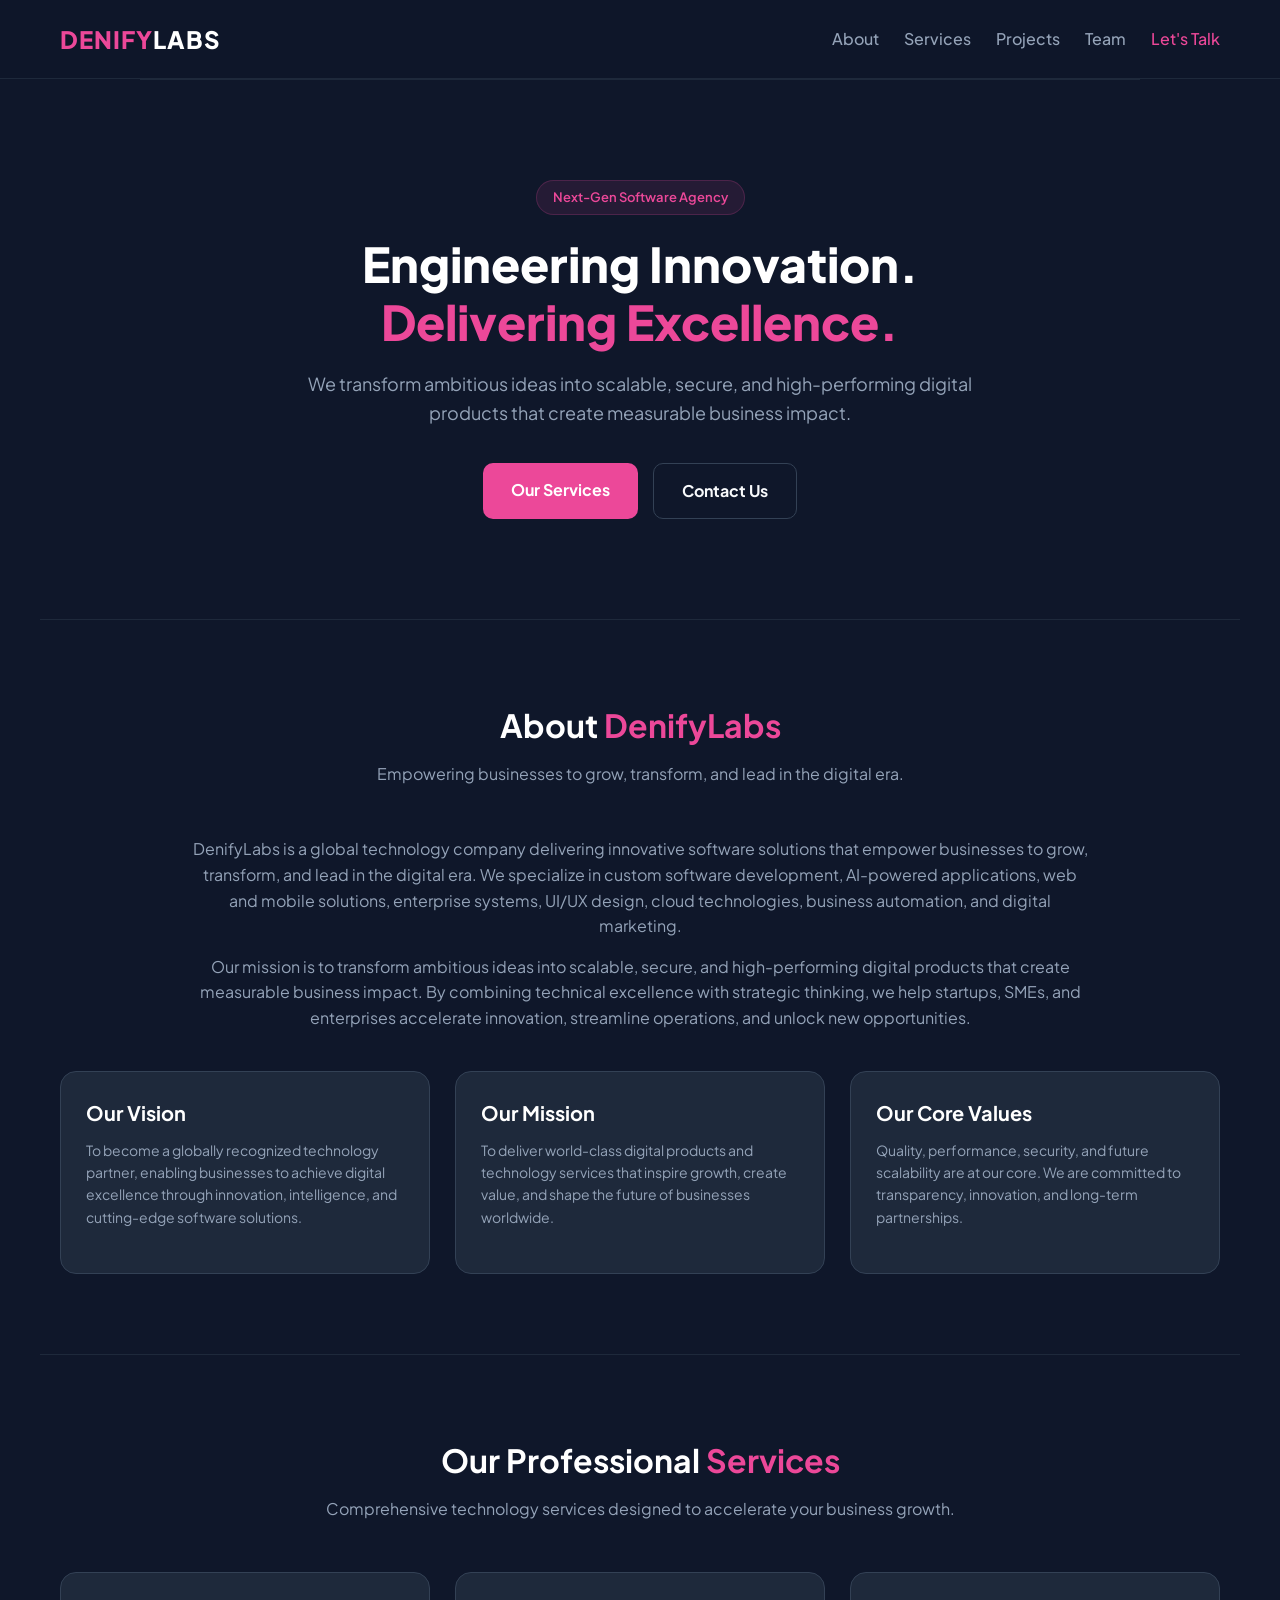
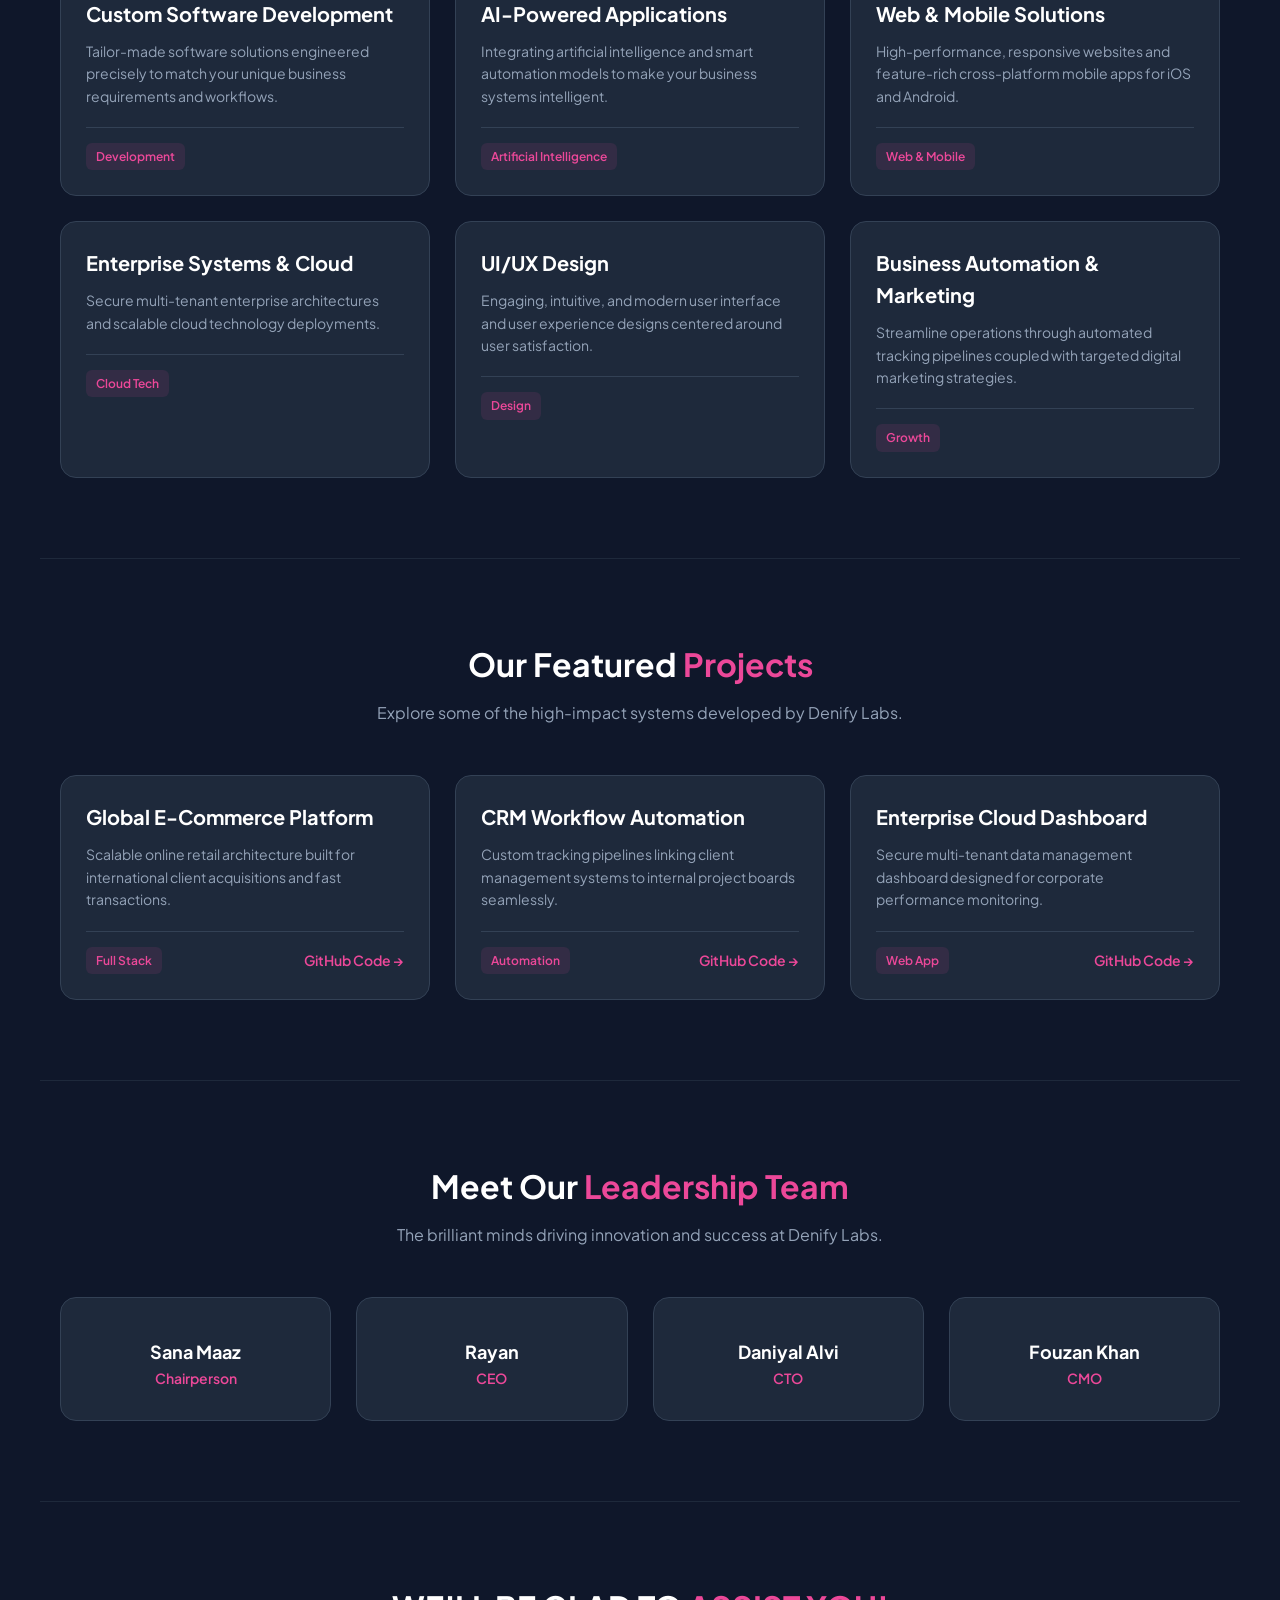
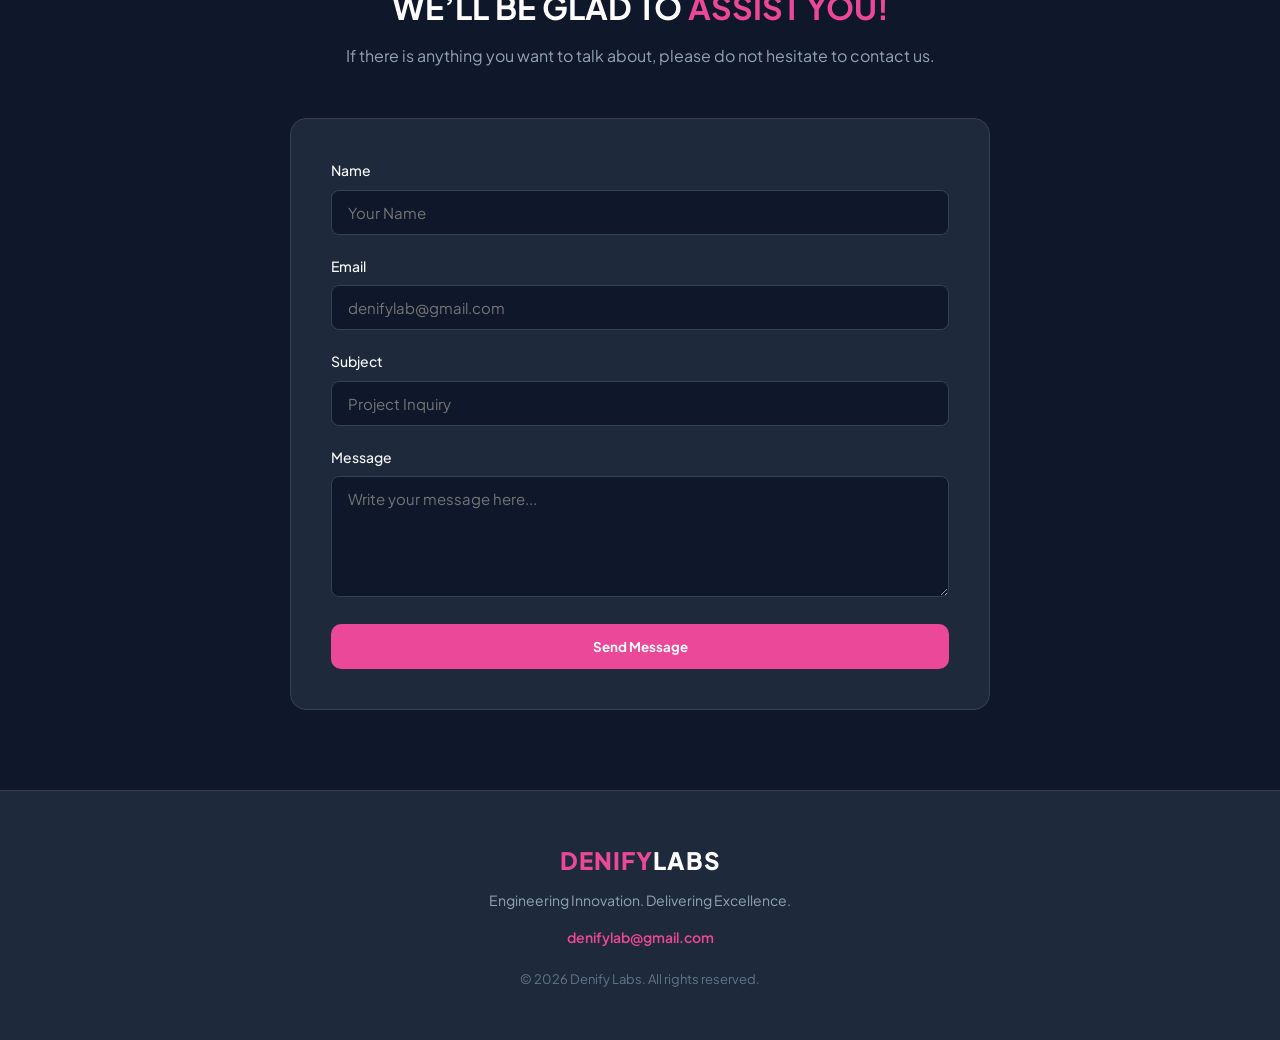
==== index.html @ 8c6fd8c8 "Update index.html" ====
<!DOCTYPE html>
<html lang="en">
<head>
    <meta charset="UTF-8">
    <meta name="viewport" content="width=device-width, initial-scale=1.0">
    <title>Denify Labs | Engineering Innovation. Delivering Excellence.</title>
    <link rel="stylesheet" href="style.css">
</head>
<body>

    <!-- Header / Navbar -->
    <header>
        <div class="nav-container">
            <div class="logo">DENIFY<span>LABS</span></div>
            <div class="menu-toggle" id="mobile-menu">&#9776;</div>
            <nav class="nav-links" id="nav-links">
                <a href="#about">About</a>
                <a href="#services">Services</a>
                <a href="#projects">Projects</a>
                <a href="#team">Team</a>
                <a href="#contact" class="cta-btn">Let's Talk</a>
            </nav>
        </div>
    </header>

    <!-- Hero Section -->
    <section class="hero">
        <div class="badge">Next-Gen Software Agency</div>
        <h1>Engineering Innovation. <br><span>Delivering Excellence.</span></h1>
        <p>We transform ambitious ideas into scalable, secure, and high-performing digital products that create measurable business impact.</p>
        <div class="hero-buttons">
            <a href="#services" class="btn-primary">Our Services</a>
            <a href="#contact" class="btn-secondary">Contact Us</a>
        </div>
    </section>

    <!-- About Section -->
    <section id="about">
        <h2 class="section-title">About <span>DenifyLabs</span></h2>
        <p class="section-desc">Empowering businesses to grow, transform, and lead in the digital era.</p>
        <div class="about-content">
            <p>DenifyLabs is a global technology company delivering innovative software solutions that empower businesses to grow, transform, and lead in the digital era. We specialize in custom software development, AI-powered applications, web and mobile solutions, enterprise systems, UI/UX design, cloud technologies, business automation, and digital marketing.</p>
            <p style="margin-top: 15px;">Our mission is to transform ambitious ideas into scalable, secure, and high-performing digital products that create measurable business impact. By combining technical excellence with strategic thinking, we help startups, SMEs, and enterprises accelerate innovation, streamline operations, and unlock new opportunities.</p>
        </div>

        <div class="grid-3" style="margin-top: 40px;">
            <div class="card">
                <h3>Our Vision</h3>
                <p>To become a globally recognized technology partner, enabling businesses to achieve digital excellence through innovation, intelligence, and cutting-edge software solutions.</p>
            </div>
            <div class="card">
                <h3>Our Mission</h3>
                <p>To deliver world-class digital products and technology services that inspire growth, create value, and shape the future of businesses worldwide.</p>
            </div>
            <div class="card">
                <h3>Our Core Values</h3>
                <p>Quality, performance, security, and future scalability are at our core. We are committed to transparency, innovation, and long-term partnerships.</p>
            </div>
        </div>
    </section>

    <!-- Services Section (Added Software House Services) -->
    <section id="services">
        <h2 class="section-title">Our Professional <span>Services</span></h2>
        <p class="section-desc">Comprehensive technology services designed to accelerate your business growth.</p>
        
        <div class="grid-3">
            <div class="card">
                <h3>Custom Software Development</h3>
                <p>Tailor-made software solutions engineered precisely to match your unique business requirements and workflows.</p>
                <div class="card-footer"><span class="tag">Development</span></div>
            </div>
            <div class="card">
                <h3>AI-Powered Applications</h3>
                <p>Integrating artificial intelligence and smart automation models to make your business systems intelligent.</p>
                <div class="card-footer"><span class="tag">Artificial Intelligence</span></div>
            </div>
            <div class="card">
                <h3>Web & Mobile Solutions</h3>
                <p>High-performance, responsive websites and feature-rich cross-platform mobile apps for iOS and Android.</p>
                <div class="card-footer"><span class="tag">Web & Mobile</span></div>
            </div>
            <div class="card">
                <h3>Enterprise Systems & Cloud</h3>
                <p>Secure multi-tenant enterprise architectures and scalable cloud technology deployments.</p>
                <div class="card-footer"><span class="tag">Cloud Tech</span></div>
            </div>
            <div class="card">
                <h3>UI/UX Design</h3>
                <p>Engaging, intuitive, and modern user interface and user experience designs centered around user satisfaction.</p>
                <div class="card-footer"><span class="tag">Design</span></div>
            </div>
            <div class="card">
                <h3>Business Automation & Marketing</h3>
                <p>Streamline operations through automated tracking pipelines coupled with targeted digital marketing strategies.</p>
                <div class="card-footer"><span class="tag">Growth</span></div>
            </div>
        </div>
    </section>

    <!-- Projects Section -->
    <section id="projects">
        <h2 class="section-title">Our Featured <span>Projects</span></h2>
        <p class="section-desc">Explore some of the high-impact systems developed by Denify Labs.</p>
        
        <div class="grid-3">
            <div class="card">
                <h3>Global E-Commerce Platform</h3>
                <p>Scalable online retail architecture built for international client acquisitions and fast transactions.</p>
                <div class="card-footer">
                    <span class="tag">Full Stack</span>
                    <a href="https://github.com/Sanamaaz110" target="_blank">GitHub Code &rarr;</a>
                </div>
            </div>

            <div class="card">
                <h3>CRM Workflow Automation</h3>
                <p>Custom tracking pipelines linking client management systems to internal project boards seamlessly.</p>
                <div class="card-footer">
                    <span class="tag">Automation</span>
                    <a href="https://github.com/Sanamaaz110" target="_blank">GitHub Code &rarr;</a>
                </div>
            </div>

            <div class="card">
                <h3>Enterprise Cloud Dashboard</h3>
                <p>Secure multi-tenant data management dashboard designed for corporate performance monitoring.</p>
                <div class="card-footer">
                    <span class="tag">Web App</span>
                    <a href="https://github.com/Sanamaaz110" target="_blank">GitHub Code &rarr;</a>
                </div>
            </div>
        </div>
    </section>

    <!-- Team Section -->
    <section id="team">
        <h2 class="section-title">Meet Our <span>Leadership Team</span></h2>
        <p class="section-desc">The brilliant minds driving innovation and success at Denify Labs.</p>
        
        <div class="grid-4">
            <div class="team-card">
                <h3>Sana Maaz</h3>
                <p>Chairperson</p>
            </div>
            <div class="team-card">
                <h3>Rayan</h3>
                <p>CEO</p>
            </div>
            <div class="team-card">
                <h3>Daniyal Alvi</h3>
                <p>CTO</p>
            </div>
            <div class="team-card">
                <h3>Fouzan Khan</h3>
                <p>CMO</p>
            </div>
        </div>
    </section>

    <!-- Contact Section -->
    <section id="contact">
        <h2 class="section-title">WE’LL BE GLAD TO <span>ASSIST YOU!</span></h2>
        <p class="section-desc">If there is anything you want to talk about, please do not hesitate to contact us.</p>
        
        <div class="contact-container">
            <form action="mailto:denifylab@gmail.com" method="POST" enctype="text/plain">
                <div class="form-group">
                    <label for="name">Name</label>
                    <input type="text" id="name" name="Name" required placeholder="Your Name">
                </div>
                <div class="form-group">
                    <label for="email">Email</label>
                    <input type="email" id="email" name="Email" required placeholder="denifylab@gmail.com">
                </div>
                <div class="form-group">
                    <label for="subject">Subject</label>
                    <input type="text" id="subject" name="Subject" required placeholder="Project Inquiry">
                </div>
                <div class="form-group">
                    <label for="message">Message</label>
                    <textarea id="message" name="Message" rows="5" required placeholder="Write your message here..."></textarea>
                </div>
                <button type="submit" class="btn-primary" style="width: 100%; border: none; cursor: pointer;">Send Message</button>
            </form>
        </div>
    </section>

    <!-- Footer -->
    <footer>
        <div class="logo">DENIFY<span>LABS</span></div>
        <p style="margin-top: 10px;">Engineering Innovation. Delivering Excellence.</p>
        <p style="margin-top: 15px;"><a href="mailto:denifylab@gmail.com" style="color: #ec4899; text-decoration: none; font-weight: 600;">denifylab@gmail.com</a></p>
        <div style="margin-top: 20px; font-size: 13px; color: #64748b;">&copy; 2026 Denify Labs. All rights reserved.</div>
    </footer>

    <!-- JavaScript File Linking -->
    <script src="script.js"></script>
</body>
</html>
---- style.css ----
/* Denify Labs - Dark Navy & Light Pink Theme */
@import url('https://fonts.googleapis.com/css2?family=Plus+Jakarta+Sans:wght@400;500;600;700;800&display=swap');

* {
    margin: 0;
    padding: 0;
    box-sizing: border-box;
    font-family: 'Plus Jakarta Sans', sans-serif;
    scroll-behavior: smooth;
}

body {
    background-color: #0f172a; /* Dark Navy Background */
    color: #f8fafc;
    line-height: 1.6;
}

header {
    background: rgba(15, 23, 42, 0.95);
    backdrop-filter: blur(10px);
    border-bottom: 1px solid #1e293b;
    position: sticky;
    top: 0;
    z-index: 1000;
}

.nav-container {
    max-width: 1200px;
    margin: 0 auto;
    padding: 20px;
    display: flex;
    justify-content: space-between;
    align-items: center;
}

.logo {
    font-size: 24px;
    font-weight: 800;
    color: #ec4899; /* Vibrant Pink */
    letter-spacing: 1px;
}

.logo span {
    color: #ffffff;
}

.nav-links {
    display: flex;
    align-items: center;
}

.nav-links a {
    color: #94a3b8;
    text-decoration: none;
    margin-left: 25px;
    font-weight: 500;
    transition: color 0.3s ease;
}

.nav-links a:hover, .nav-links .cta-btn {
    color: #ec4899;
}

/* Mobile Menu Toggle */
.menu-toggle {
    display: none;
    cursor: pointer;
    font-size: 24px;
    color: #ec4899;
}

.hero {
    max-width: 1000px;
    margin: 0 auto;
    padding: 100px 20px;
    text-align: center;
}

.badge {
    background: rgba(236, 72, 153, 0.1);
    color: #ec4899;
    padding: 6px 16px;
    border-radius: 50px;
    font-size: 13px;
    font-weight: 600;
    border: 1px solid rgba(236, 72, 153, 0.2);
    display: inline-block;
    margin-bottom: 20px;
}

.hero h1 {
    font-size: 48px;
    font-weight: 800;
    margin-bottom: 20px;
    color: #ffffff;
    line-height: 1.2;
}

.hero h1 span {
    color: #ec4899;
}

.hero p {
    font-size: 18px;
    color: #94a3b8;
    max-width: 700px;
    margin: 0 auto 35px auto;
}

.hero-buttons {
    display: flex;
    justify-content: center;
    gap: 15px;
}

.btn-primary {
    background-color: #ec4899;
    color: #ffffff;
    padding: 14px 28px;
    border-radius: 10px;
    font-weight: 700;
    text-decoration: none;
    display: inline-block;
    transition: background 0.3s ease;
}

.btn-primary:hover {
    background-color: #db2777;
}

.btn-secondary {
    background-color: transparent;
    color: #f8fafc;
    border: 1px solid #334155;
    padding: 14px 28px;
    border-radius: 10px;
    font-weight: 700;
    text-decoration: none;
    display: inline-block;
    transition: border-color 0.3s ease;
}

.btn-secondary:hover {
    border-color: #ec4899;
    color: #ec4899;
}

section {
    max-width: 1200px;
    margin: 0 auto;
    padding: 80px 20px;
    border-top: 1px solid #1e293b;
}

.section-title {
    text-align: center;
    font-size: 32px;
    font-weight: 700;
    margin-bottom: 10px;
    color: #ffffff;
}

.section-title span {
    color: #ec4899;
}

.section-desc {
    text-align: center;
    color: #94a3b8;
    margin-bottom: 50px;
}

.about-content {
    color: #94a3b8;
    font-size: 16px;
    margin-bottom: 40px;
    text-align: center;
    max-width: 900px;
    margin-left: auto;
    margin-right: auto;
}

.grid-3, .grid-4 {
    display: grid;
    gap: 25px;
}

.grid-3 {
    grid-template-columns: repeat(auto-fit, minmax(300px, 1fr));
}

.grid-4 {
    grid-template-columns: repeat(auto-fit, minmax(220px, 1fr));
}

.card {
    background-color: #1e293b;
    border: 1px solid #334155;
    border-radius: 16px;
    padding: 25px;
    transition: transform 0.3s ease, border-color 0.3s ease;
}

.card:hover {
    transform: translateY(-5px);
    border-color: #ec4899;
}

.card h3 {
    font-size: 20px;
    font-weight: 700;
    margin-bottom: 10px;
    color: #ffffff;
}

.card p {
    color: #94a3b8;
    font-size: 14px;
    margin-bottom: 20px;
}

.card-footer {
    display: flex;
    justify-content: space-between;
    align-items: center;
    border-top: 1px solid #334155;
    padding-top: 15px;
}

.tag {
    background: rgba(236, 72, 153, 0.1);
    color: #ec4899;
    font-size: 12px;
    padding: 4px 10px;
    border-radius: 6px;
    font-weight: 600;
}

.card-footer a {
    color: #ec4899;
    text-decoration: none;
    font-weight: 600;
    font-size: 14px;
}

.team-card {
    text-align: center;
    background: #1e293b;
    border: 1px solid #334155;
    border-radius: 16px;
    padding: 30px 20px;
}

.team-card h3 {
    color: #ffffff;
    margin-top: 10px;
    font-size: 18px;
}

.team-card p {
    color: #ec4899;
    font-size: 14px;
    font-weight: 600;
    margin-bottom: 0;
}

.contact-container {
    max-width: 700px;
    margin: 0 auto;
    background: #1e293b;
    border: 1px solid #334155;
    padding: 40px;
    border-radius: 16px;
}

.form-group {
    margin-bottom: 20px;
}

.form-group label {
    display: block;
    margin-bottom: 8px;
    color: #f8fafc;
    font-weight: 500;
    font-size: 14px;
}

.form-group input, .form-group textarea {
    width: 100%;
    padding: 12px 16px;
    background: #0f172a;
    border: 1px solid #334155;
    border-radius: 8px;
    color: #ffffff;
    font-size: 15px;
}

.form-group input:focus, .form-group textarea:focus {
    outline: none;
    border-color: #ec4899;
}

footer {
    background-color: #1e293b;
    border-top: 1px solid #334155;
    text-align: center;
    padding: 50px 20px;
    color: #94a3b8;
    font-size: 14px;
}

@media (max-width: 768px) {
    .nav-links {
        display: none;
        flex-direction: column;
        position: absolute;
        top: 100%;
        left: 0;
        width: 100%;
        background: #0f172a;
        padding: 20px;
        border-bottom: 1px solid #1e293b;
    }
    .nav-links.active {
        display: flex;
    }
    .nav-links a {
        margin: 10px 0;
    }
    .menu-toggle {
        display: block;
    }
    .hero h1 {
        font-size: 32px;
    }
}
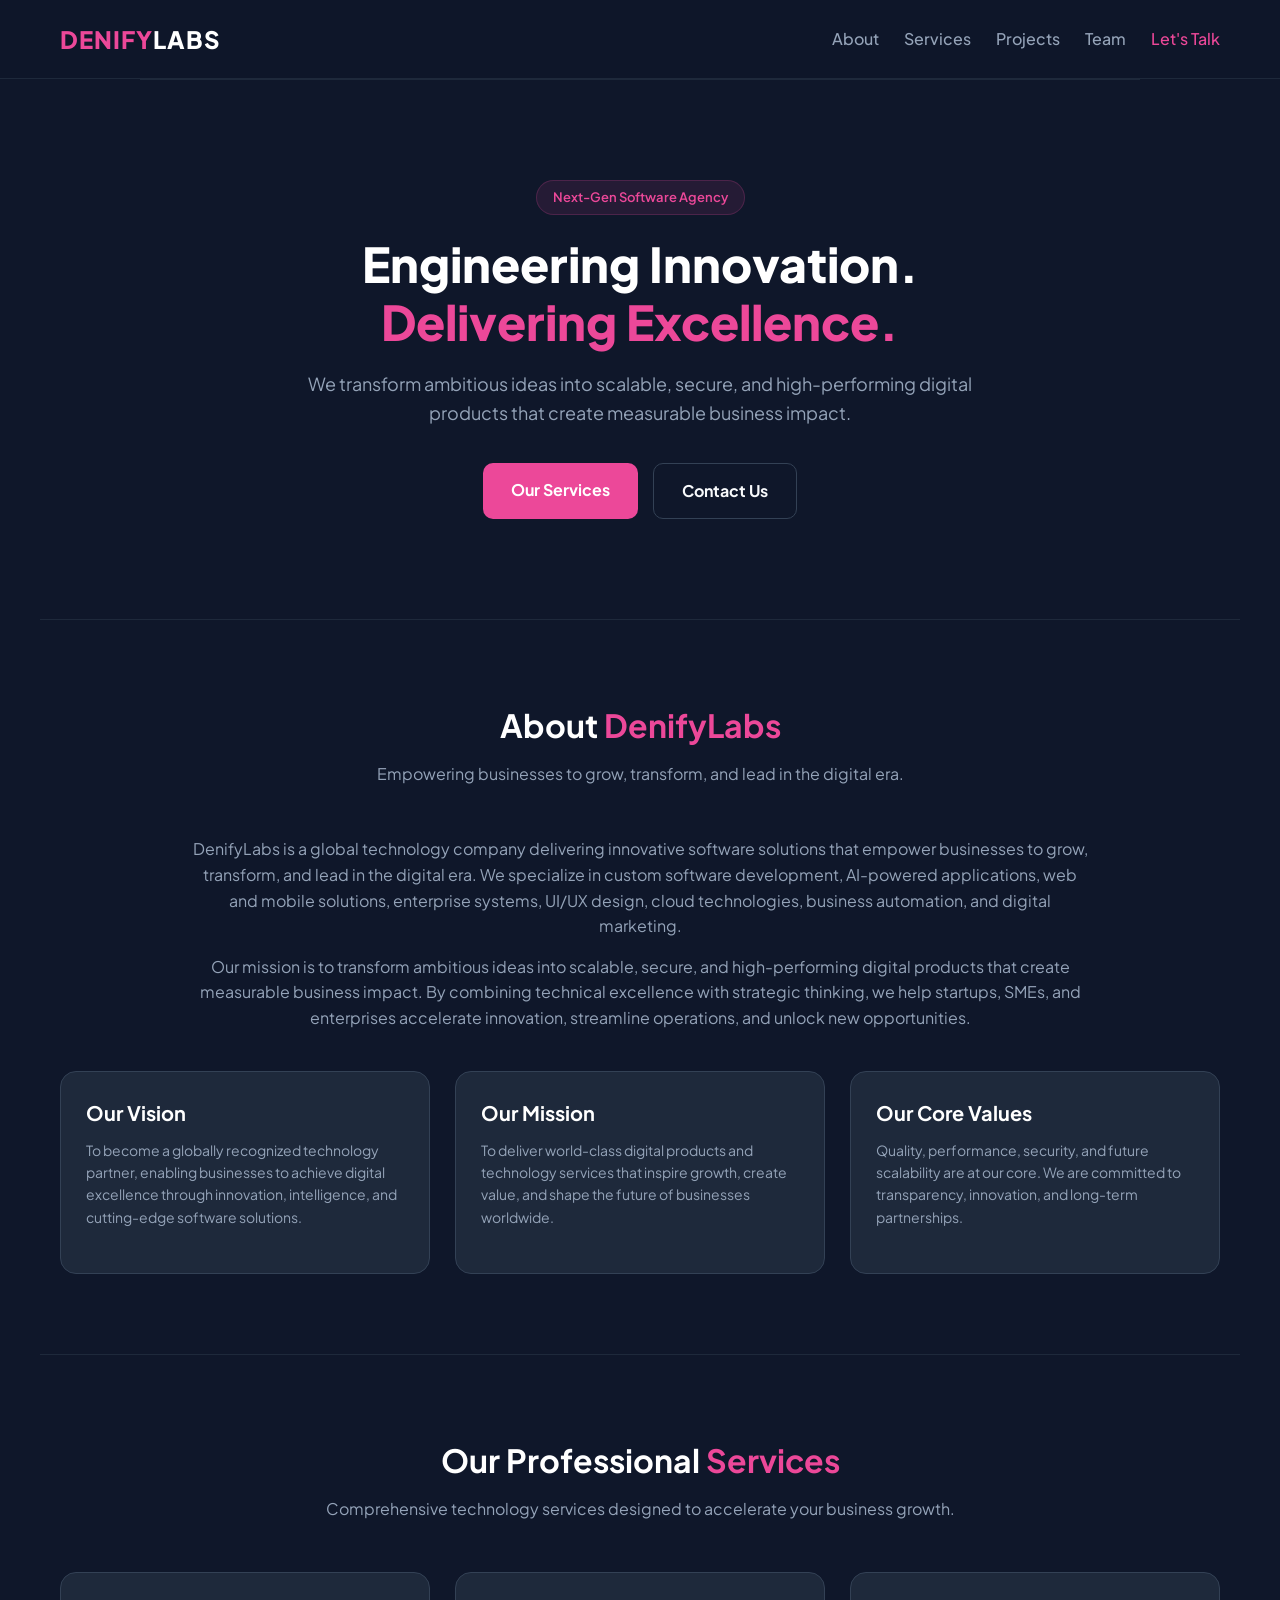
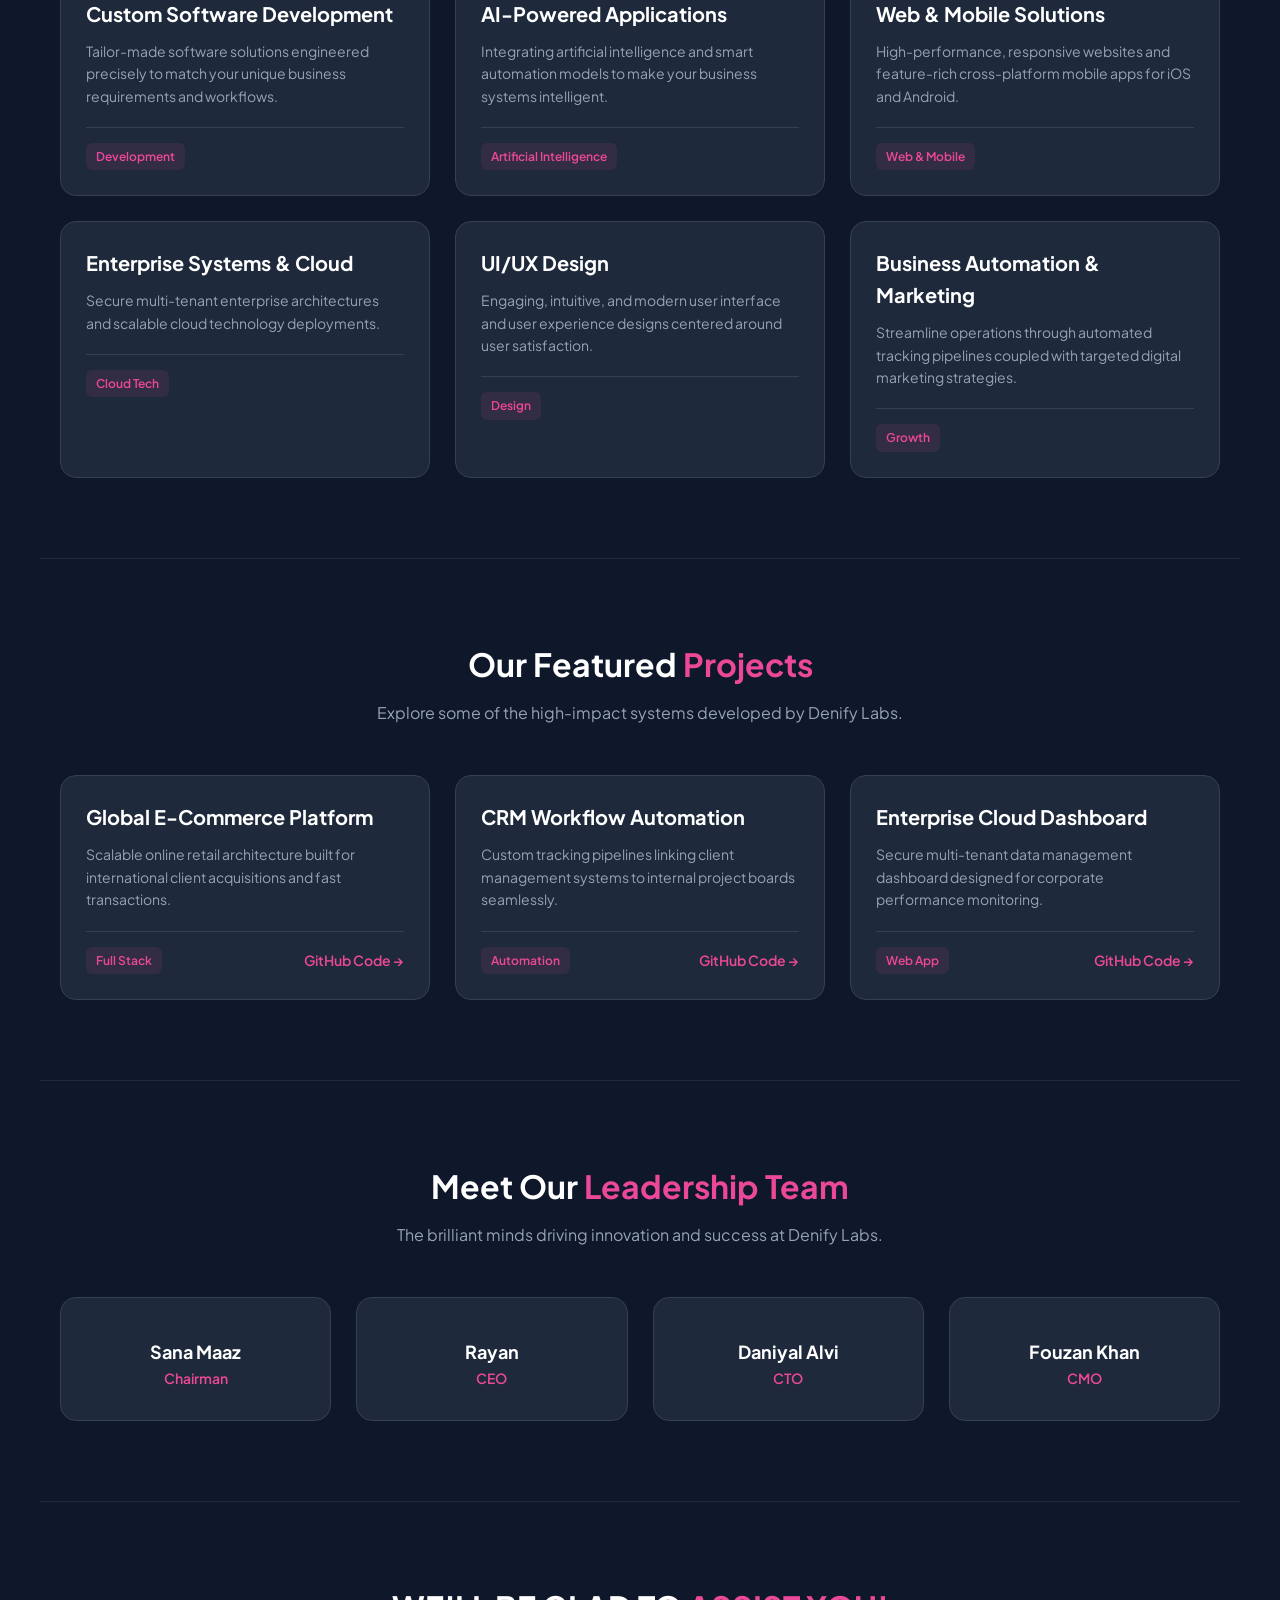
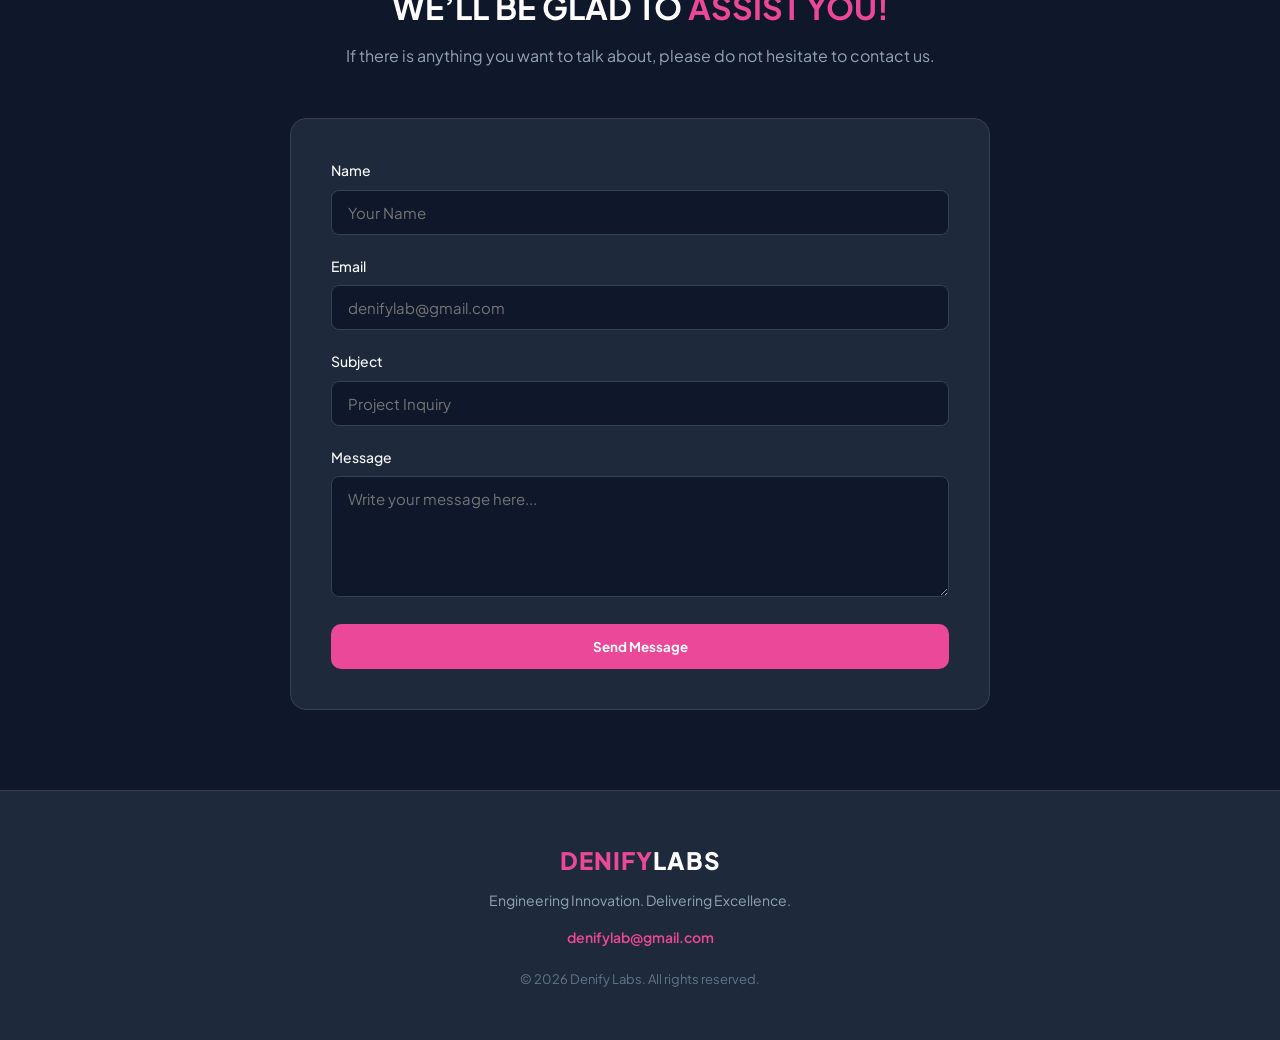
==== commit bacc7c89: "Update index.html" ====
--- a/index.html
+++ b/index.html
@@ -59,7 +59,7 @@
         </div>
     </section>
 
-    <!-- Services Section (Added Software House Services) -->
+    <!-- Services Section -->
     <section id="services">
         <h2 class="section-title">Our Professional <span>Services</span></h2>
         <p class="section-desc">Comprehensive technology services designed to accelerate your business growth.</p>
@@ -109,7 +109,7 @@
                 <p>Scalable online retail architecture built for international client acquisitions and fast transactions.</p>
                 <div class="card-footer">
                     <span class="tag">Full Stack</span>
-                    <a href="https://github.com/Sanamaaz110" target="_blank">GitHub Code &rarr;</a>
+                    <a href="https://github.com/Sanamaaz110/mywebsite" target="_blank">GitHub Code &rarr;</a>
                 </div>
             </div>
 
@@ -118,7 +118,7 @@
                 <p>Custom tracking pipelines linking client management systems to internal project boards seamlessly.</p>
                 <div class="card-footer">
                     <span class="tag">Automation</span>
-                    <a href="https://github.com/Sanamaaz110" target="_blank">GitHub Code &rarr;</a>
+                    <a href="https://github.com/Sanamaaz110/mywebsite" target="_blank">GitHub Code &rarr;</a>
                 </div>
             </div>
 
@@ -127,7 +127,7 @@
                 <p>Secure multi-tenant data management dashboard designed for corporate performance monitoring.</p>
                 <div class="card-footer">
                     <span class="tag">Web App</span>
-                    <a href="https://github.com/Sanamaaz110" target="_blank">GitHub Code &rarr;</a>
+                    <a href="https://github.com/Sanamaaz110/mywebsite" target="_blank">GitHub Code &rarr;</a>
                 </div>
             </div>
         </div>
@@ -141,7 +141,7 @@
         <div class="grid-4">
             <div class="team-card">
                 <h3>Sana Maaz</h3>
-                <p>Chairperson</p>
+                <p>Chairman</p>
             </div>
             <div class="team-card">
                 <h3>Rayan</h3>
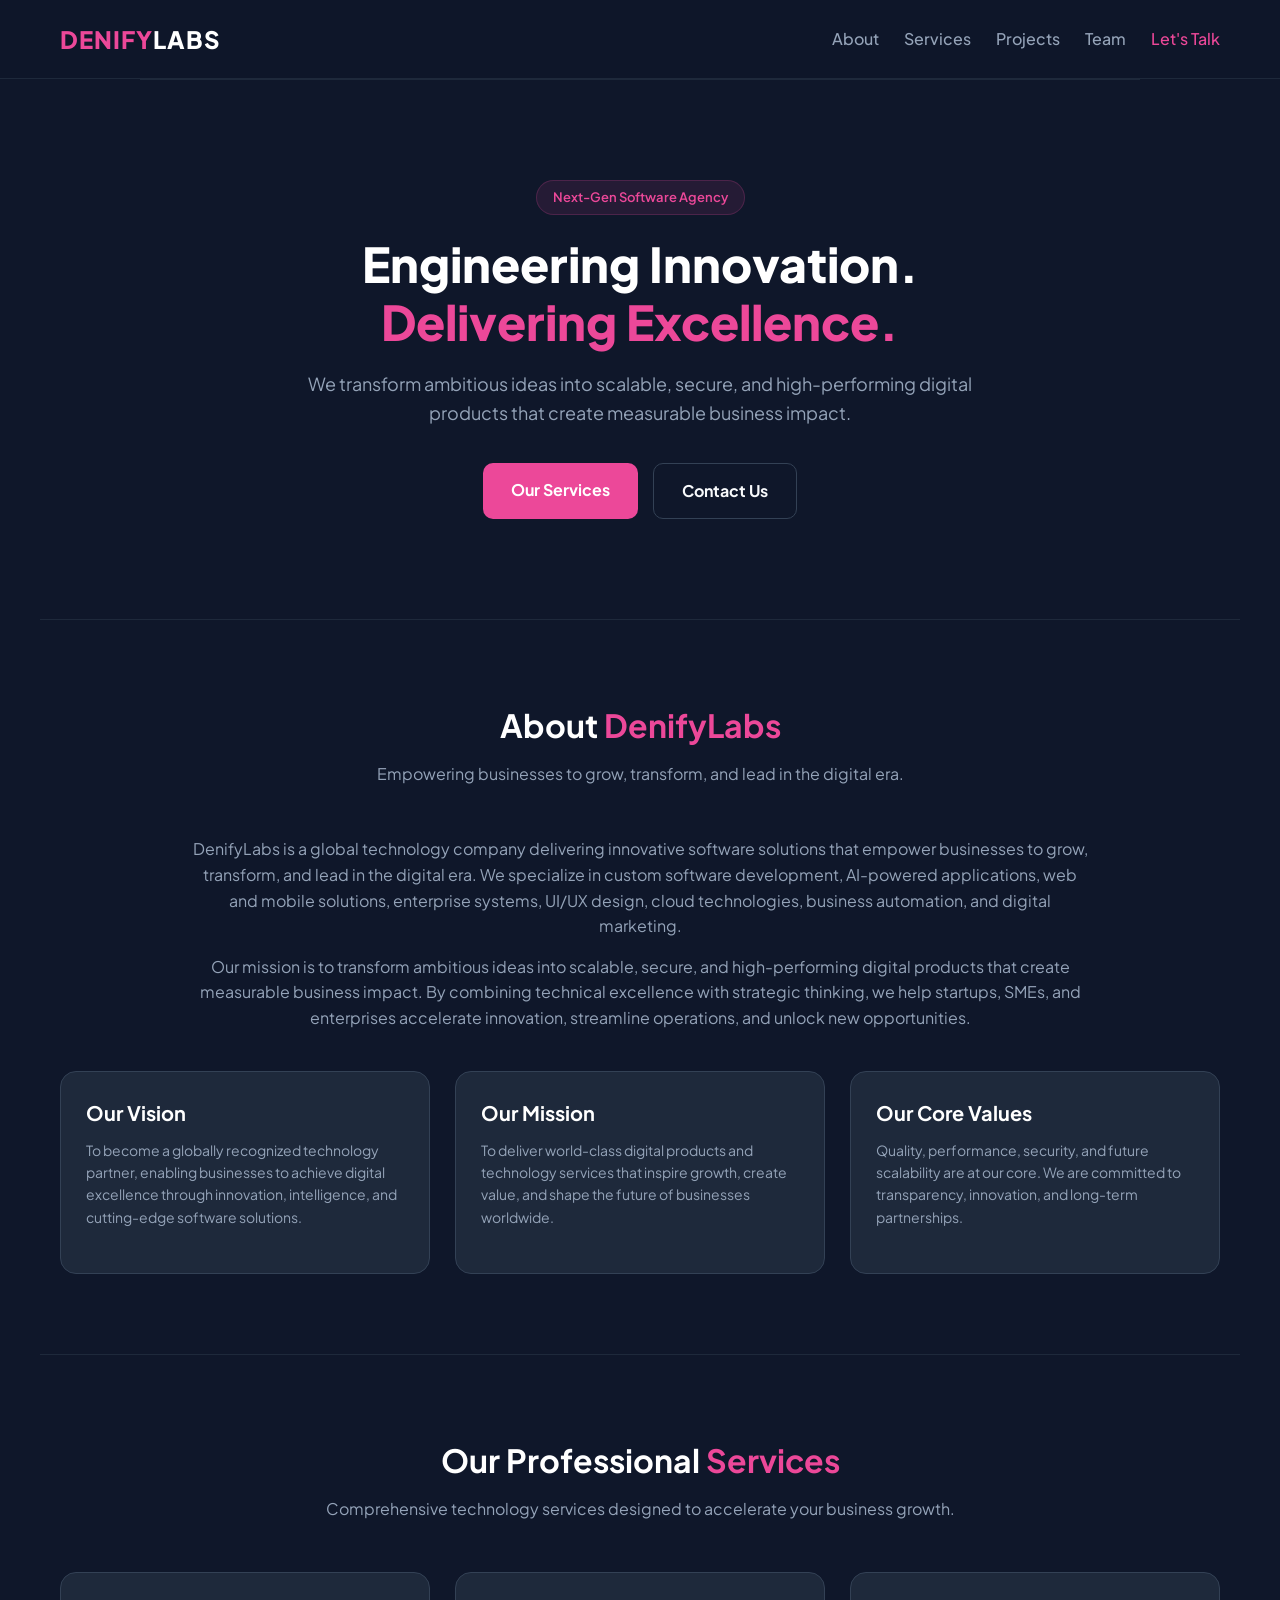
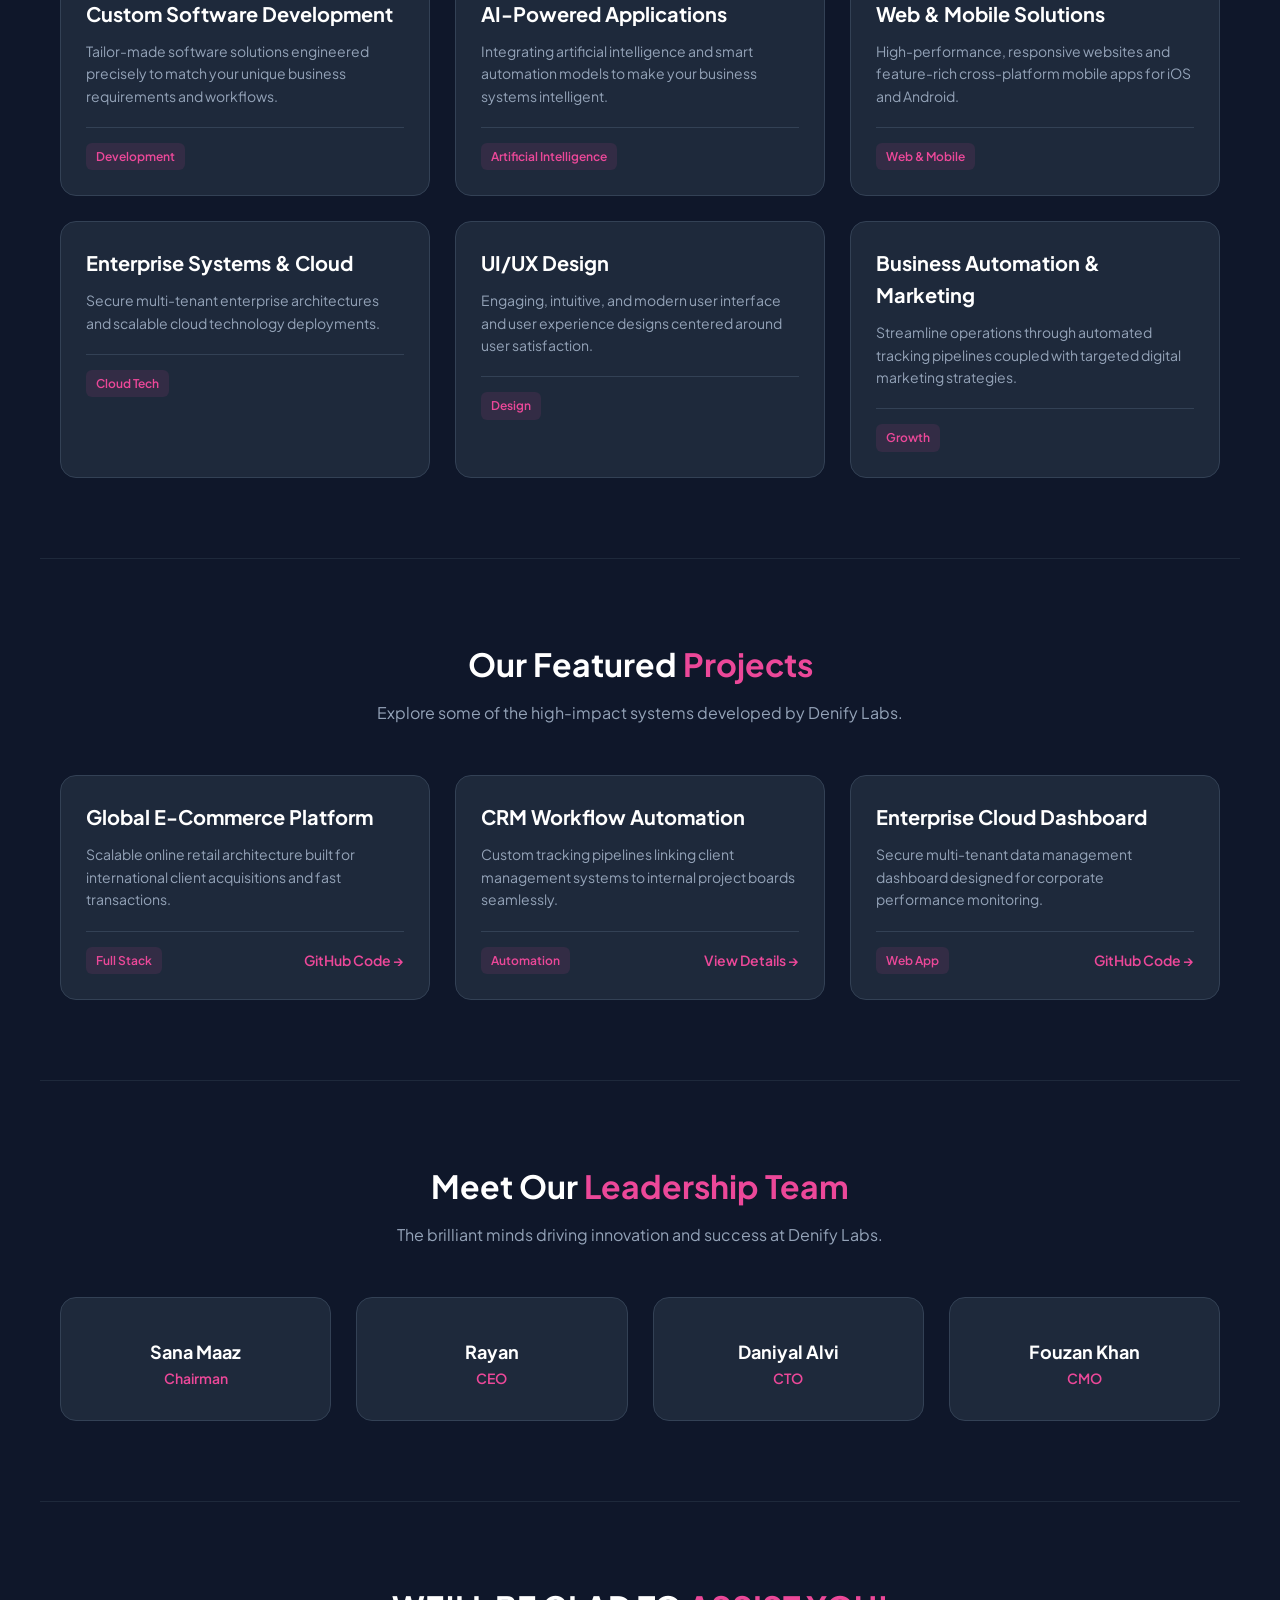
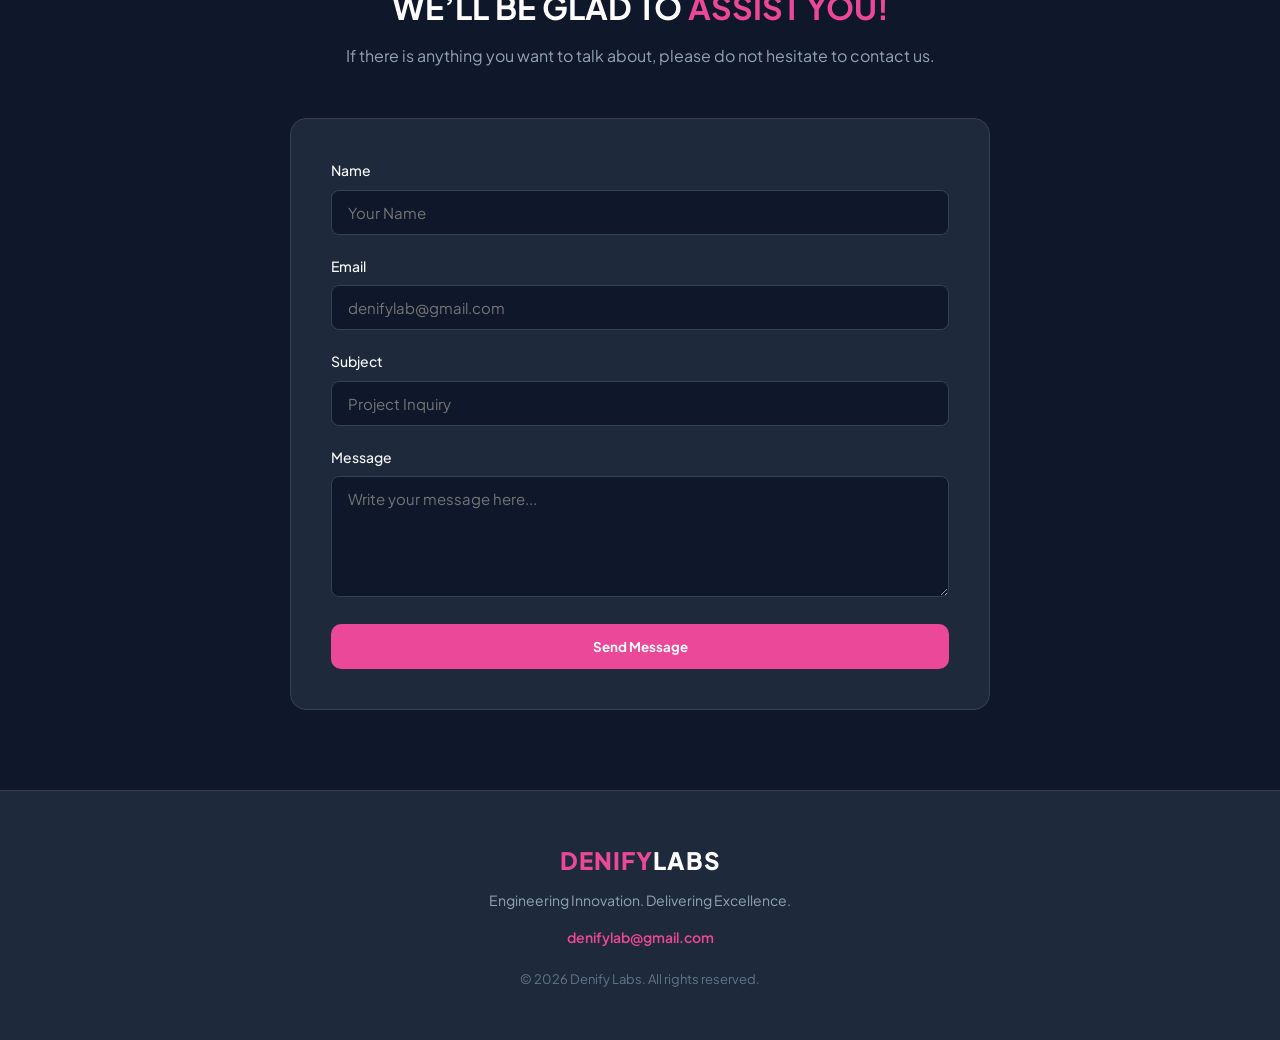
==== commit d2c84aa6: "Update index.html" ====
--- a/index.html
+++ b/index.html
@@ -118,7 +118,8 @@
                 <p>Custom tracking pipelines linking client management systems to internal project boards seamlessly.</p>
                 <div class="card-footer">
                     <span class="tag">Automation</span>
-                    <a href="https://github.com/Sanamaaz110/mywebsite" target="_blank">GitHub Code &rarr;</a>
+                    <a href="<a href="crm.html" target="_blank">View Details &rarr;</a>
+
                 </div>
             </div>
 
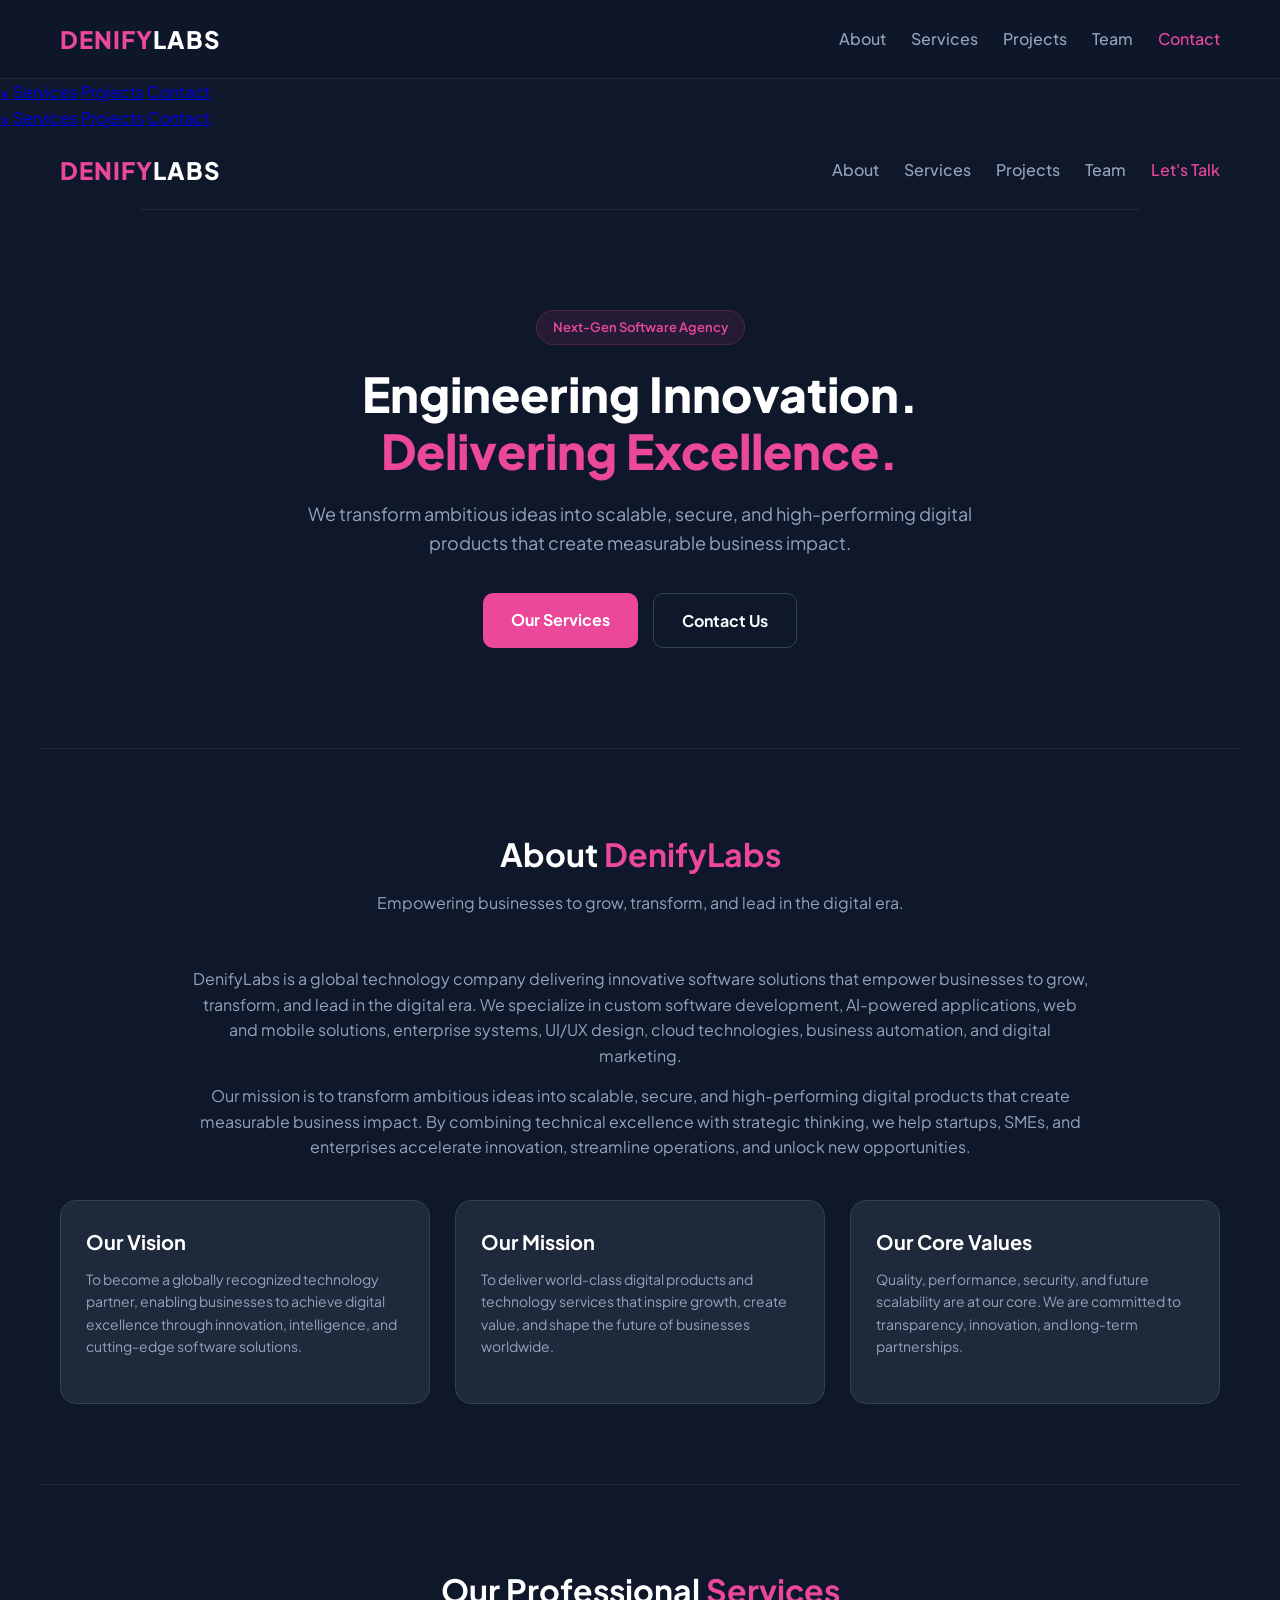
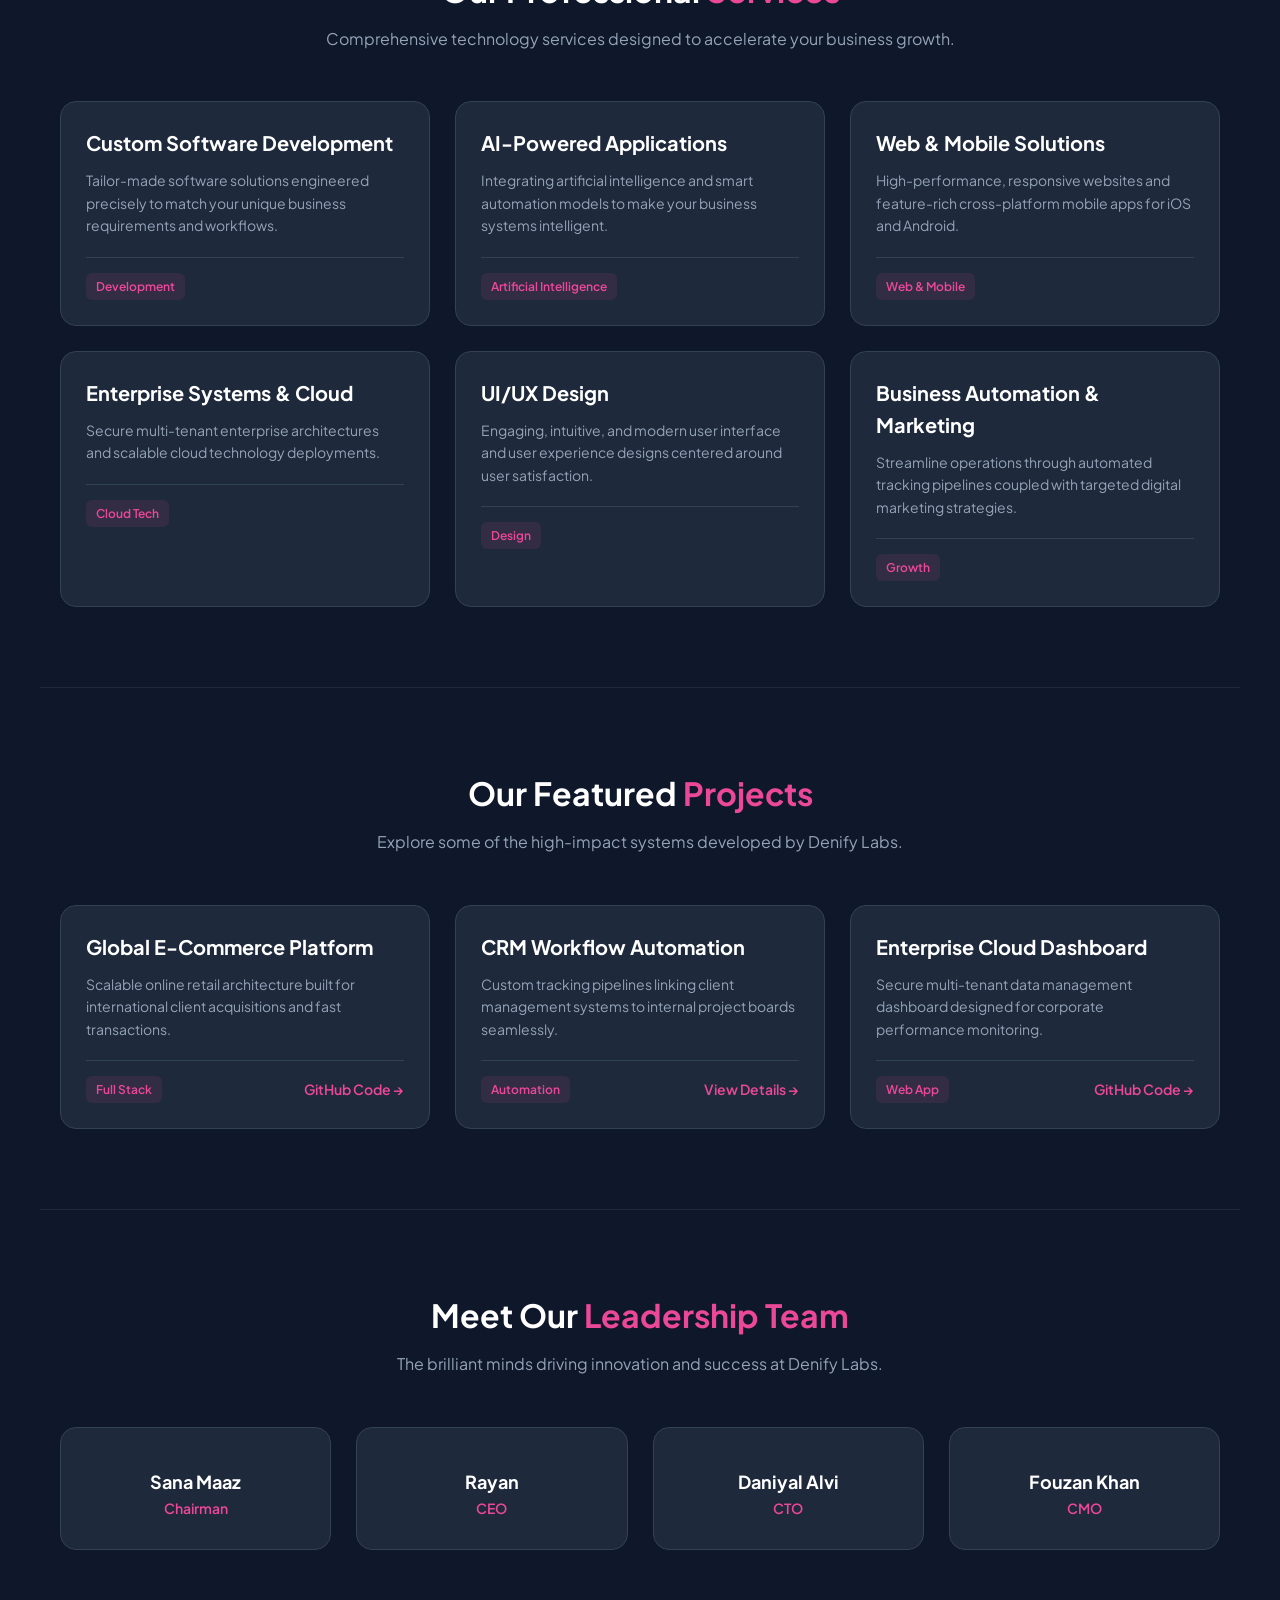
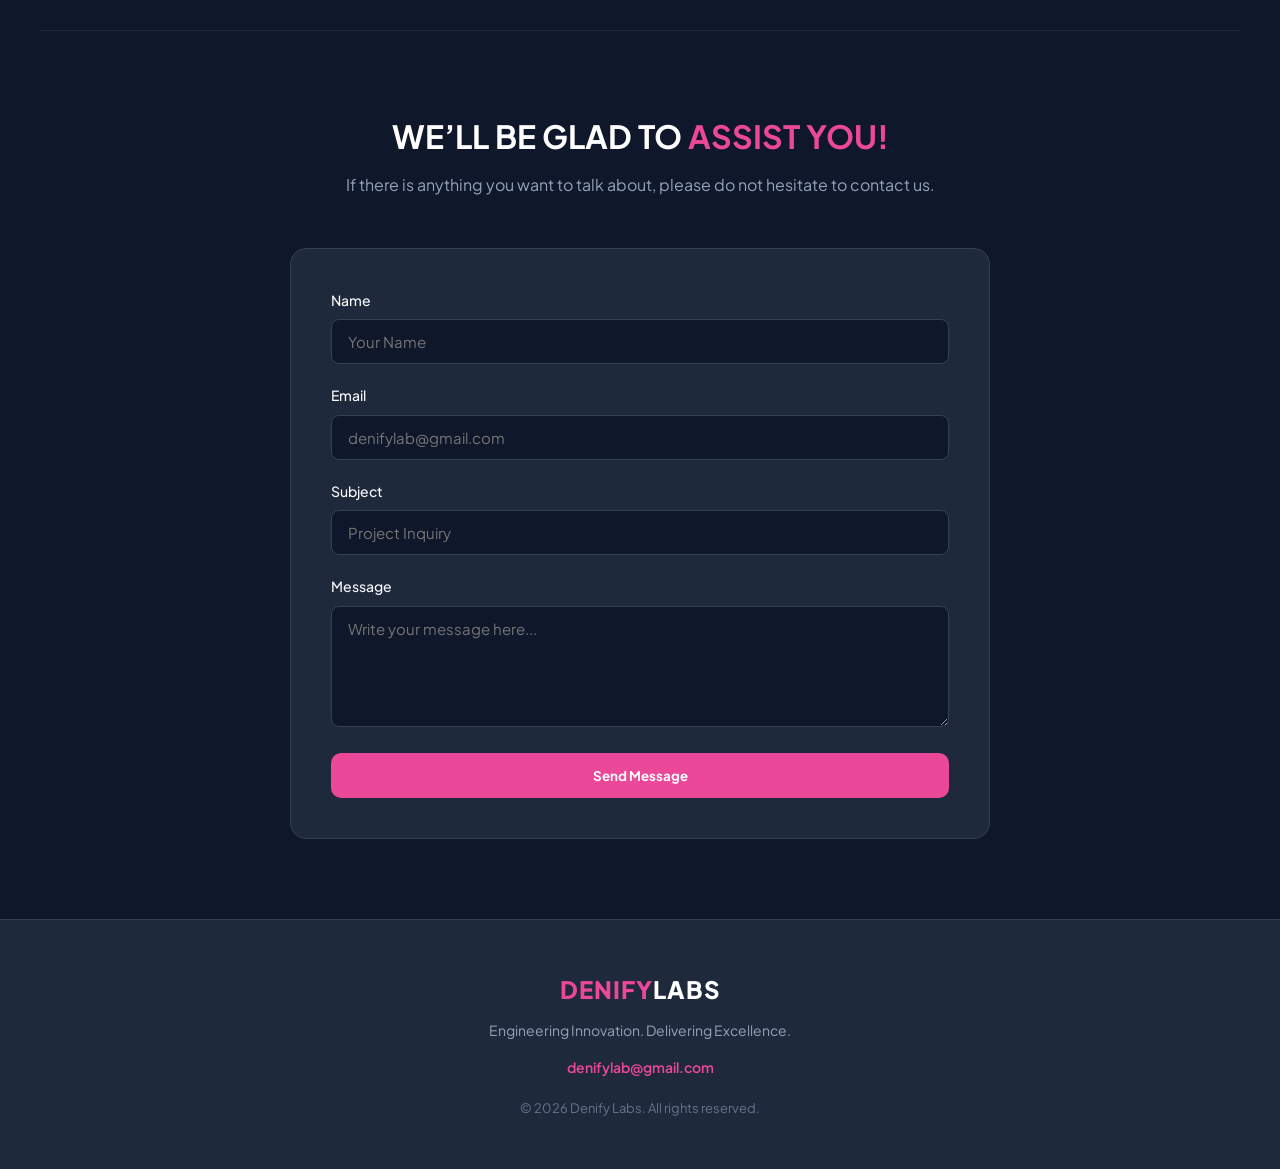
==== commit 042d6737: "Update index.html" ====
--- a/index.html
+++ b/index.html
@@ -8,8 +8,41 @@
 </head>
 <body>
 
-    <!-- Header / Navbar -->
+      <!-- Header / Navbar -->
     <header>
+        <div class="nav-container">
+            <div class="logo">DENIFY<span>LABS</span></div>
+            <div class="menu-toggle" id="mobile-menu" onclick="toggleMenu()">
+                <span></span>
+                <span></span>
+                <span></span>
+            </div>
+            <nav class="nav-links" id="nav-links">
+                <a href="#about">About</a>
+                <a href="#services">Services</a>
+                <a href="#projects">Projects</a>
+                <a href="#team">Team</a>
+                <a href="#contact" class="cta-btn">Contact</a>
+            </nav>
+        </div>
+    </header>
+
+    <!-- Popup / Mobile Menu Drawer -->
+    <div id="mobileMenu" class="mobile-popup">
+        <a href="javascript:void(0)" class="close-btn" onclick="toggleMenu()">&times;</a>
+        <a href="#services" onclick="toggleMenu()">Services</a>
+        <a href="#projects" onclick="toggleMenu()">Projects</a>
+        <a href="#contact" onclick="toggleMenu()">Contact</a>
+    </div>
+  
+<!-- Popup / Mobile Menu Drawer -->
+<div id="mobileMenu" class="mobile-popup">
+    <a href="javascript:void(0)" class="close-btn" onclick="toggleMenu()">&times;</a>
+    <a href="#services" onclick="toggleMenu()">Services</a>
+    <a href="#projects" onclick="toggleMenu()">Projects</a>
+    <a href="#contact" onclick="toggleMenu()">Contact</a>
+</div>
+
         <div class="nav-container">
             <div class="logo">DENIFY<span>LABS</span></div>
             <div class="menu-toggle" id="mobile-menu">&#9776;</div>
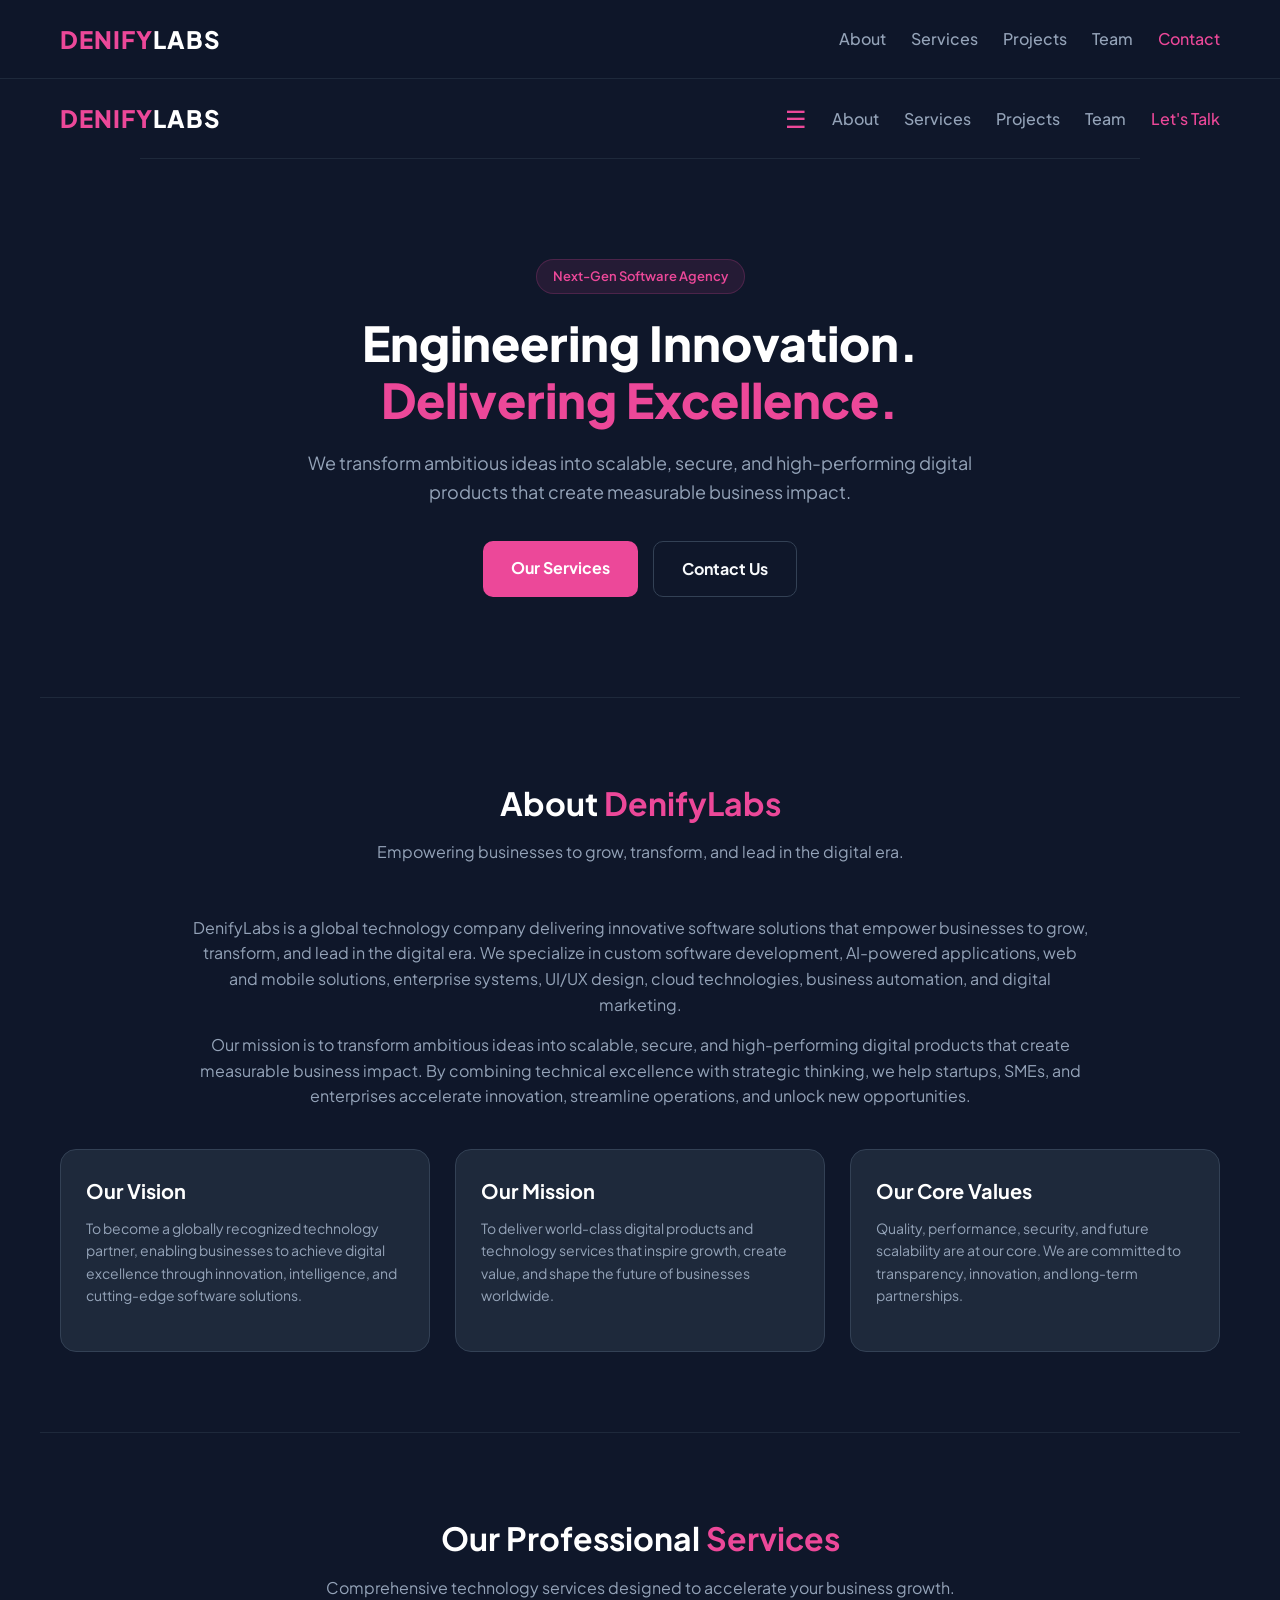
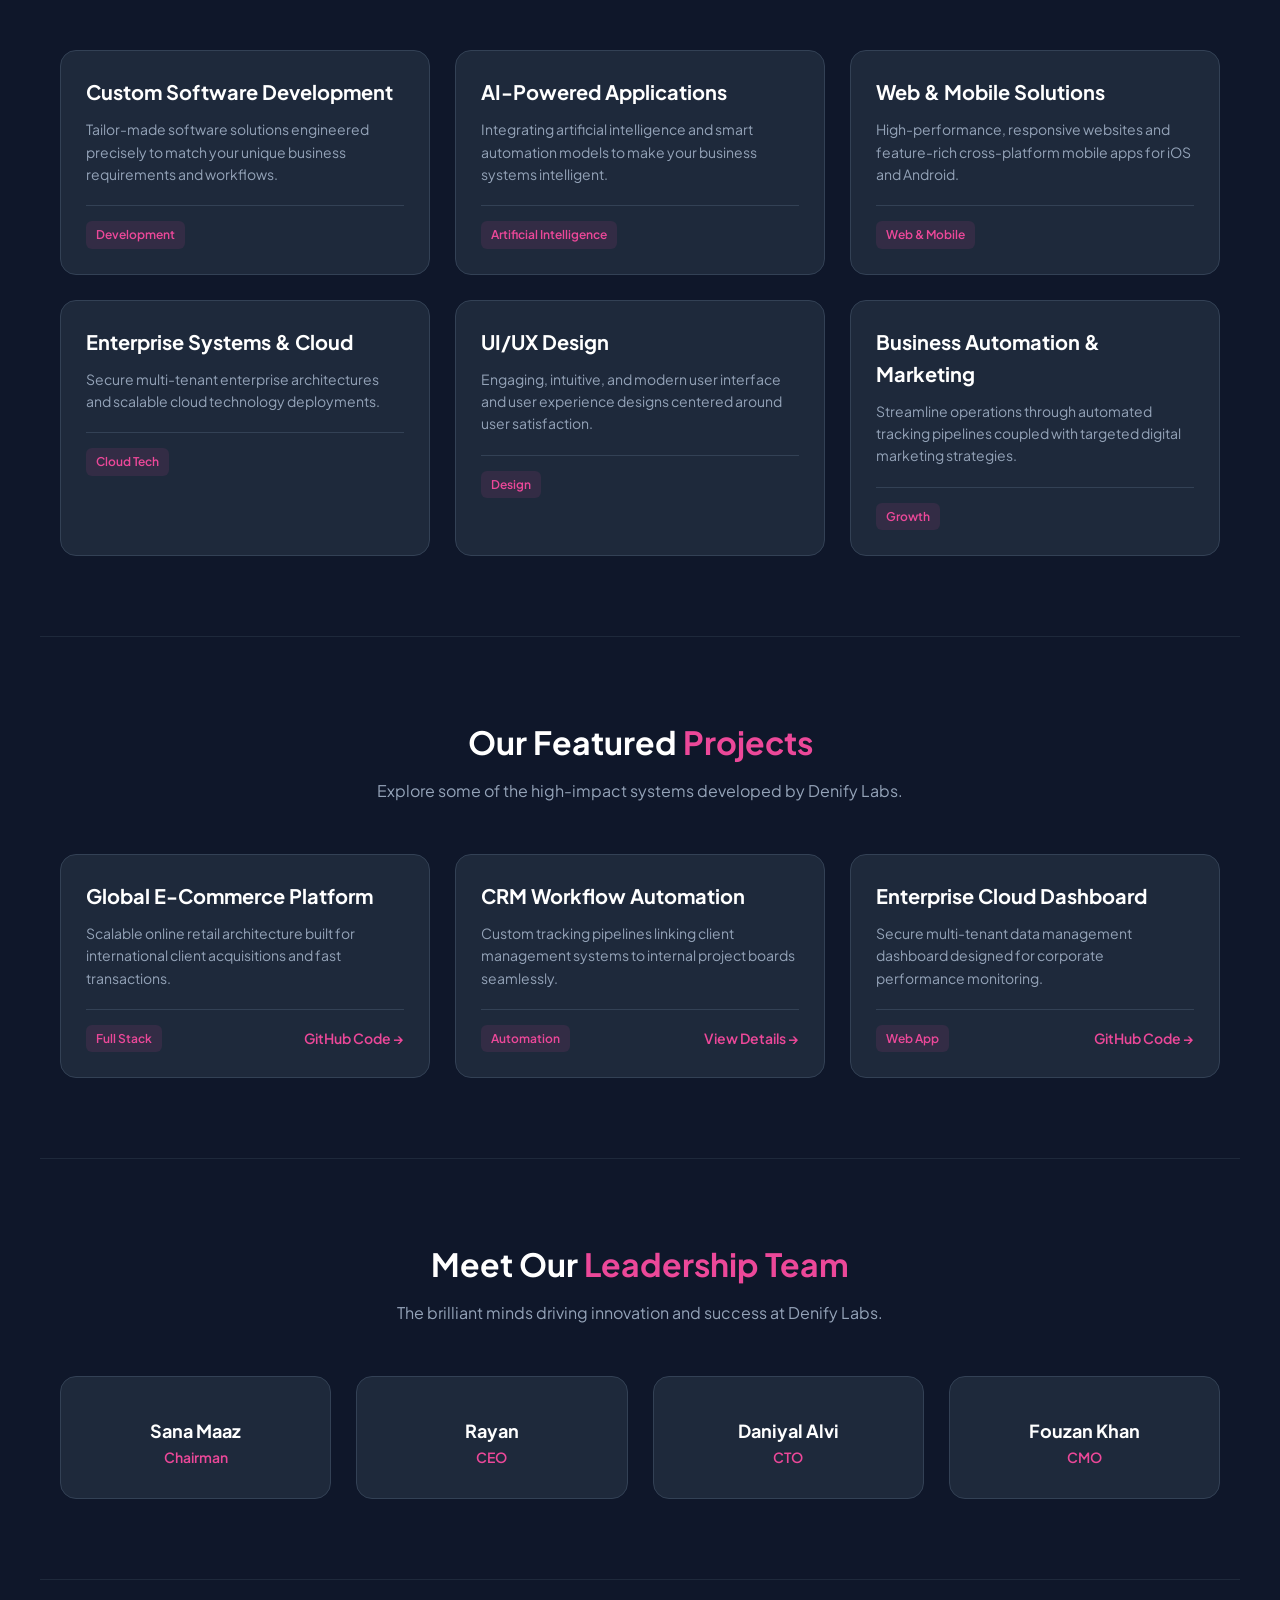
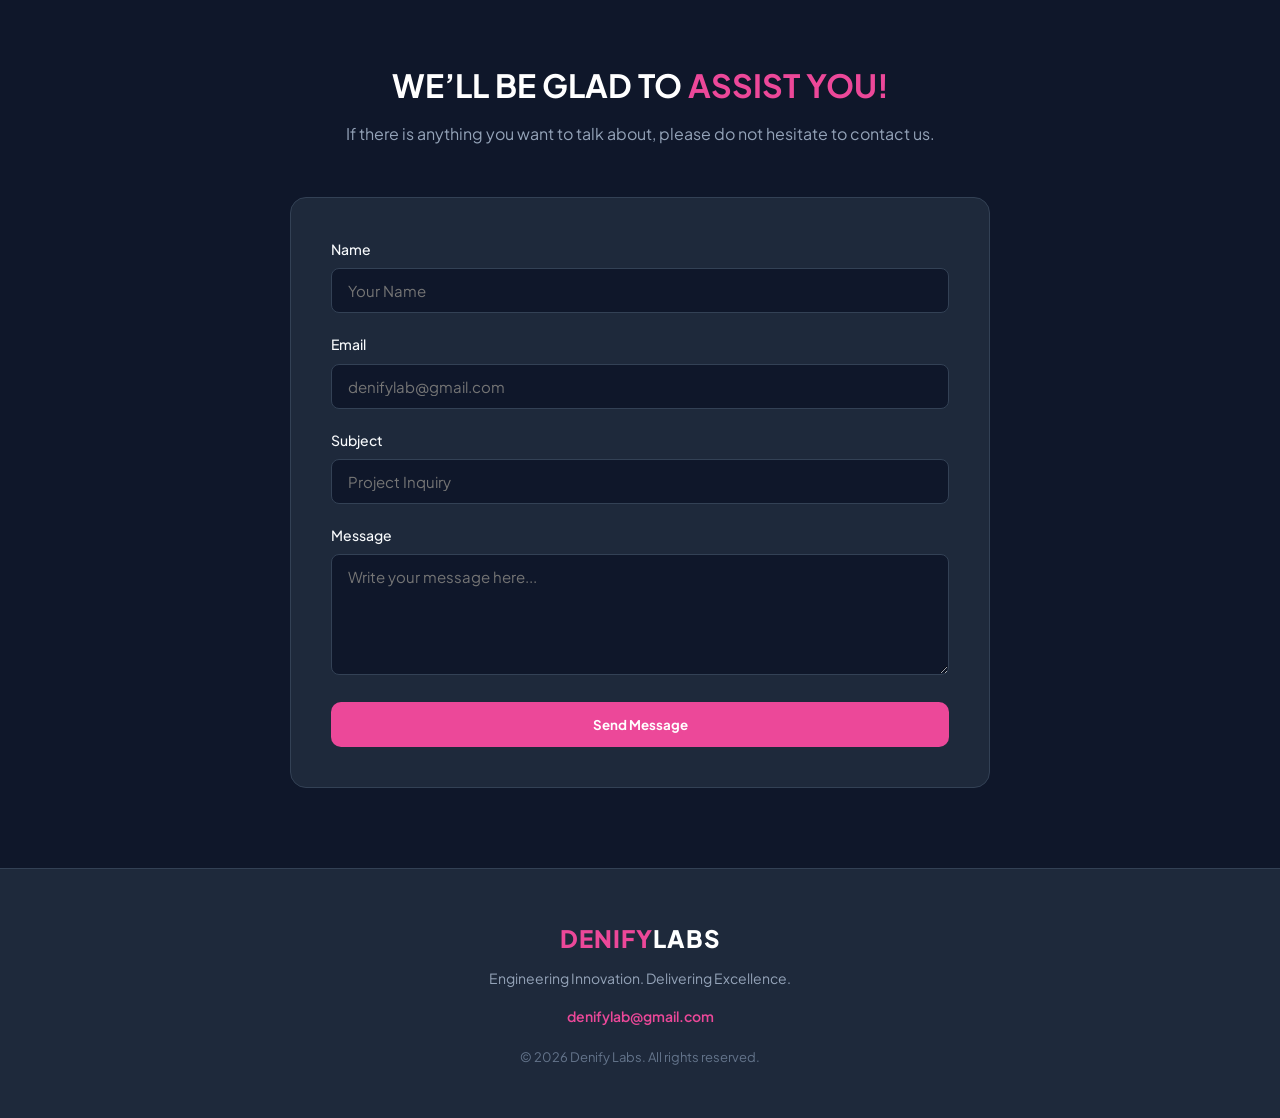
==== commit 76119d9d: "Update index.html" ====
--- a/index.html
+++ b/index.html
@@ -35,13 +35,7 @@
         <a href="#contact" onclick="toggleMenu()">Contact</a>
     </div>
   
-<!-- Popup / Mobile Menu Drawer -->
-<div id="mobileMenu" class="mobile-popup">
-    <a href="javascript:void(0)" class="close-btn" onclick="toggleMenu()">&times;</a>
-    <a href="#services" onclick="toggleMenu()">Services</a>
-    <a href="#projects" onclick="toggleMenu()">Projects</a>
-    <a href="#contact" onclick="toggleMenu()">Contact</a>
-</div>
+
 
         <div class="nav-container">
             <div class="logo">DENIFY<span>LABS</span></div>
--- a/style.css
+++ b/style.css
@@ -334,3 +334,69 @@
         font-size: 32px;
     }
 }
+/* Hamburger Icon Styling */
+.menu-icon {
+    cursor: pointer;
+    display: flex;
+    flex-direction: column;
+    gap: 5px;
+}
+.menu-icon span {
+    width: 25px;
+    height: 3px;
+    background-color: #ff007f; /* Aapke brand color ke mutabiq */
+    border-radius: 2px;
+}
+
+/* Popup Menu Background & Box */
+.mobile-popup {
+    height: 100%;
+    width: 0;
+    position: fixed;
+    z-index: 1000;
+    top: 0;
+    right: 0;
+    background-color: rgba(15, 23, 42, 0.95); /* Dark theme background */
+    overflow-x: hidden;
+    transition: 0.4s;
+    padding-top: 60px;
+    display: flex;
+    flex-direction: column;
+    align-items: center;
+}
+
+/* Menu Links Inside Popup */
+.mobile-popup a {
+    padding: 12px 24px;
+    text-decoration: none;
+    font-size: 22px;
+    color: #ffffff;
+    display: block;
+    transition: 0.3s;
+    font-weight: 500;
+}
+
+.mobile-popup a:hover {
+    color: #ff007f;
+}
+
+/* Close Button (X) */
+.mobile-popup .close-btn {
+    position: absolute;
+    top: 20px;
+    right: 30px;
+    font-size: 36px;
+}
+/* 3 lines ko right side par karne ke liye */
+.menu-toggle {
+    display: flex;
+    margin-left: auto;
+    cursor: pointer;
+}
+/* Purane links ko mobile view mein chupane ke liye */
+@media screen and (max-width: 768px) {
+    .nav-links {
+        display: none !important;
+    }
+}
+
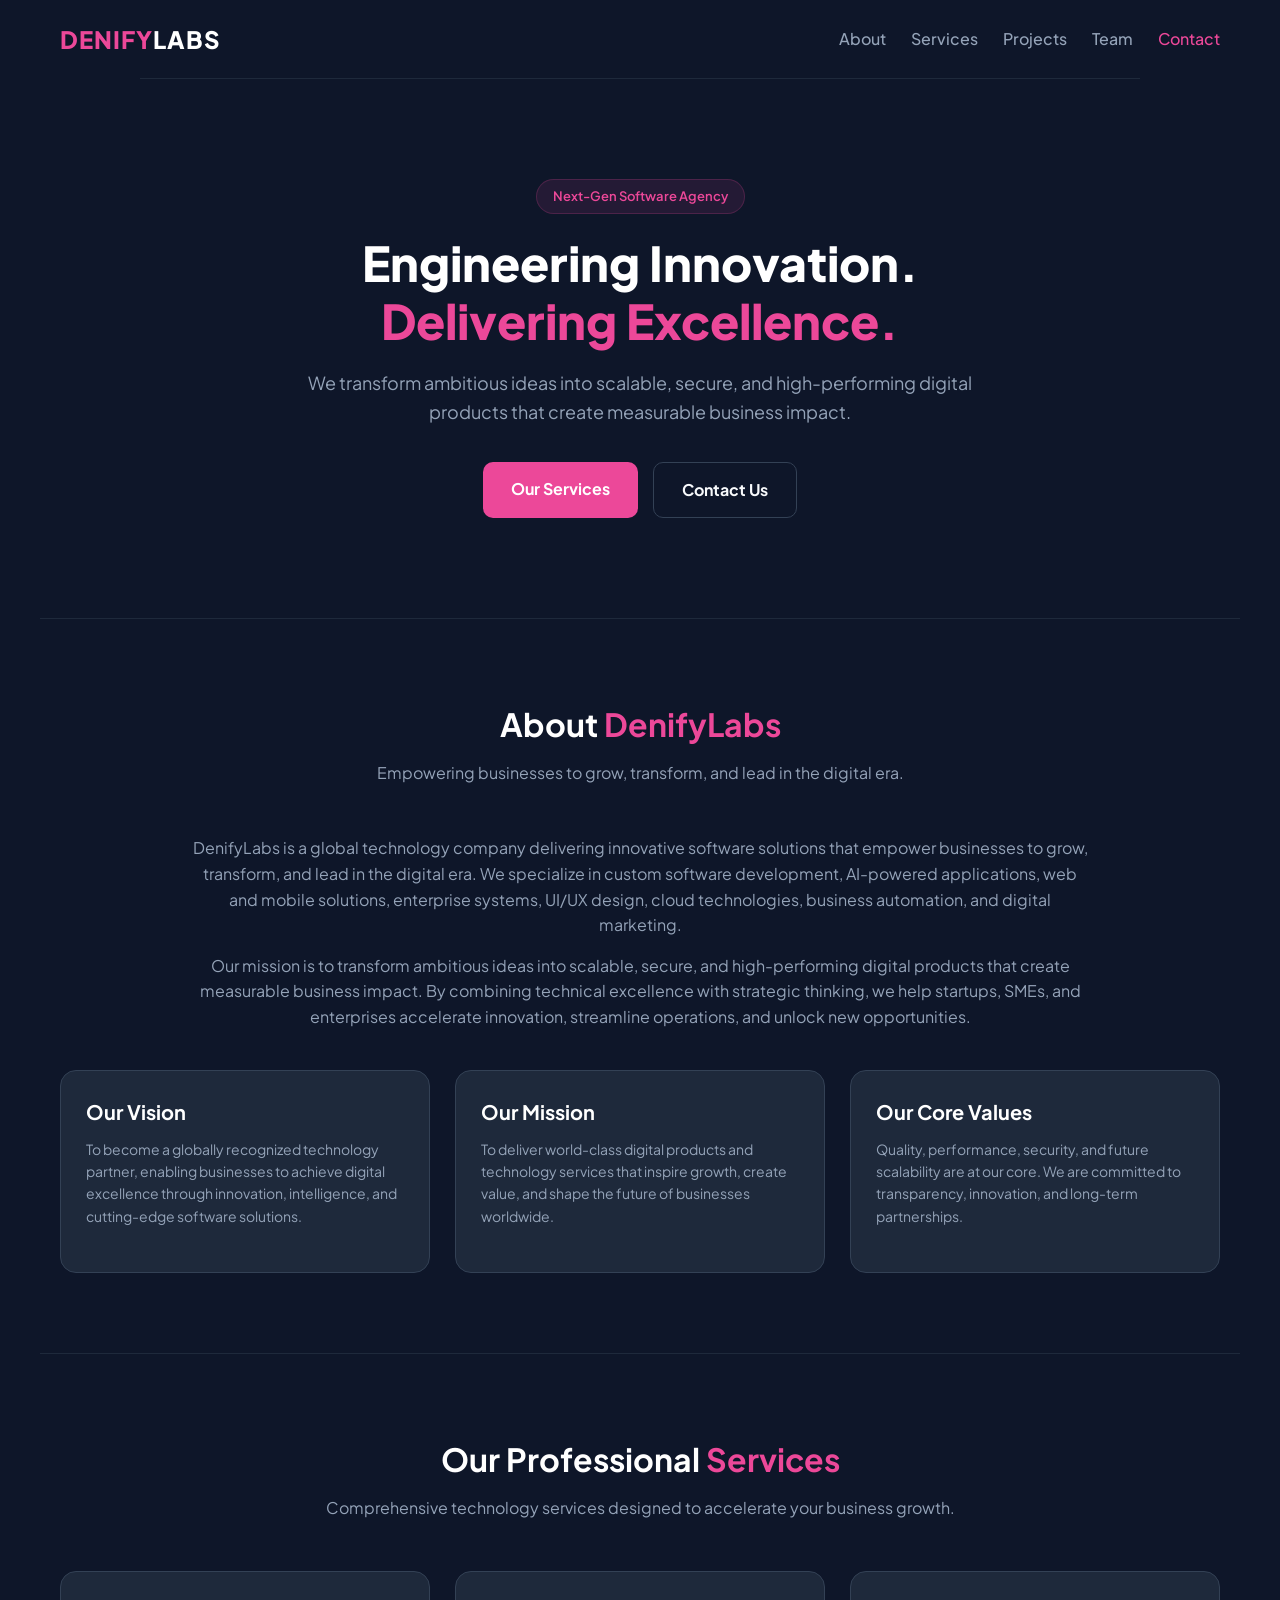
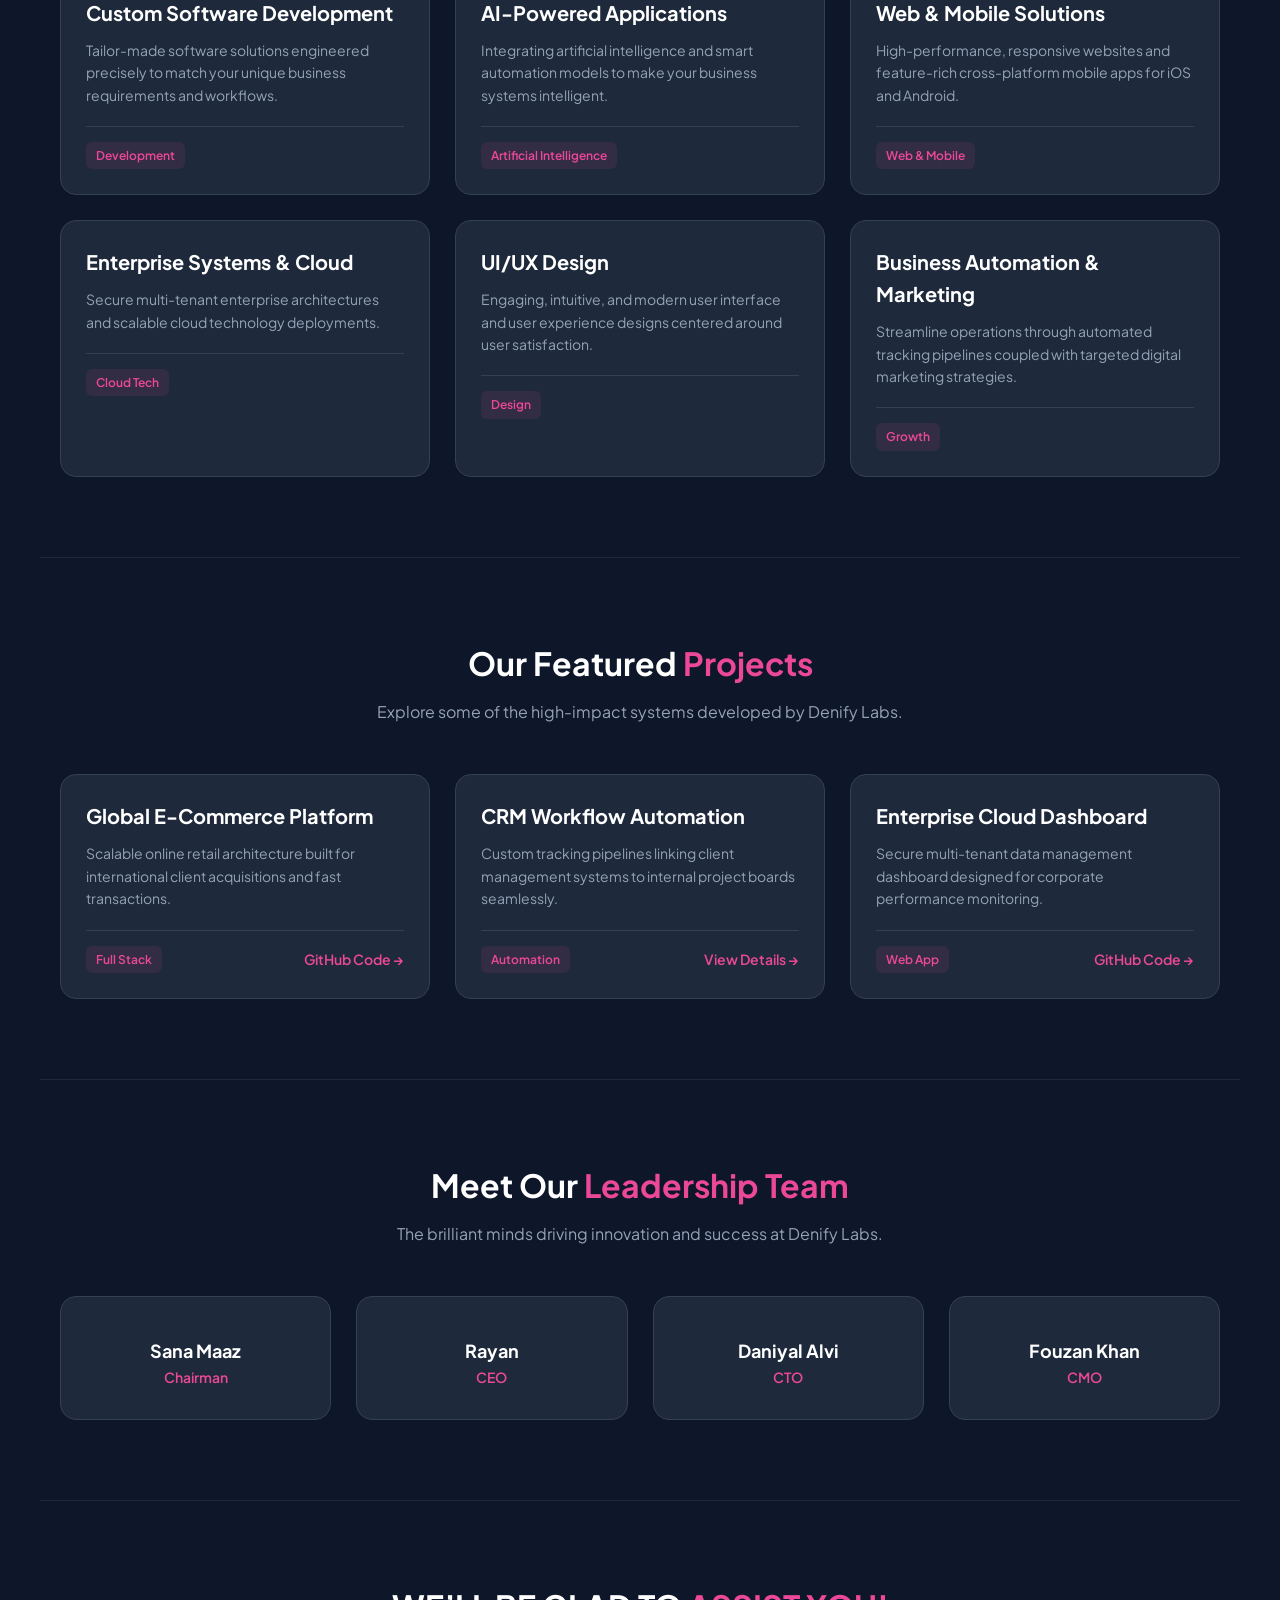
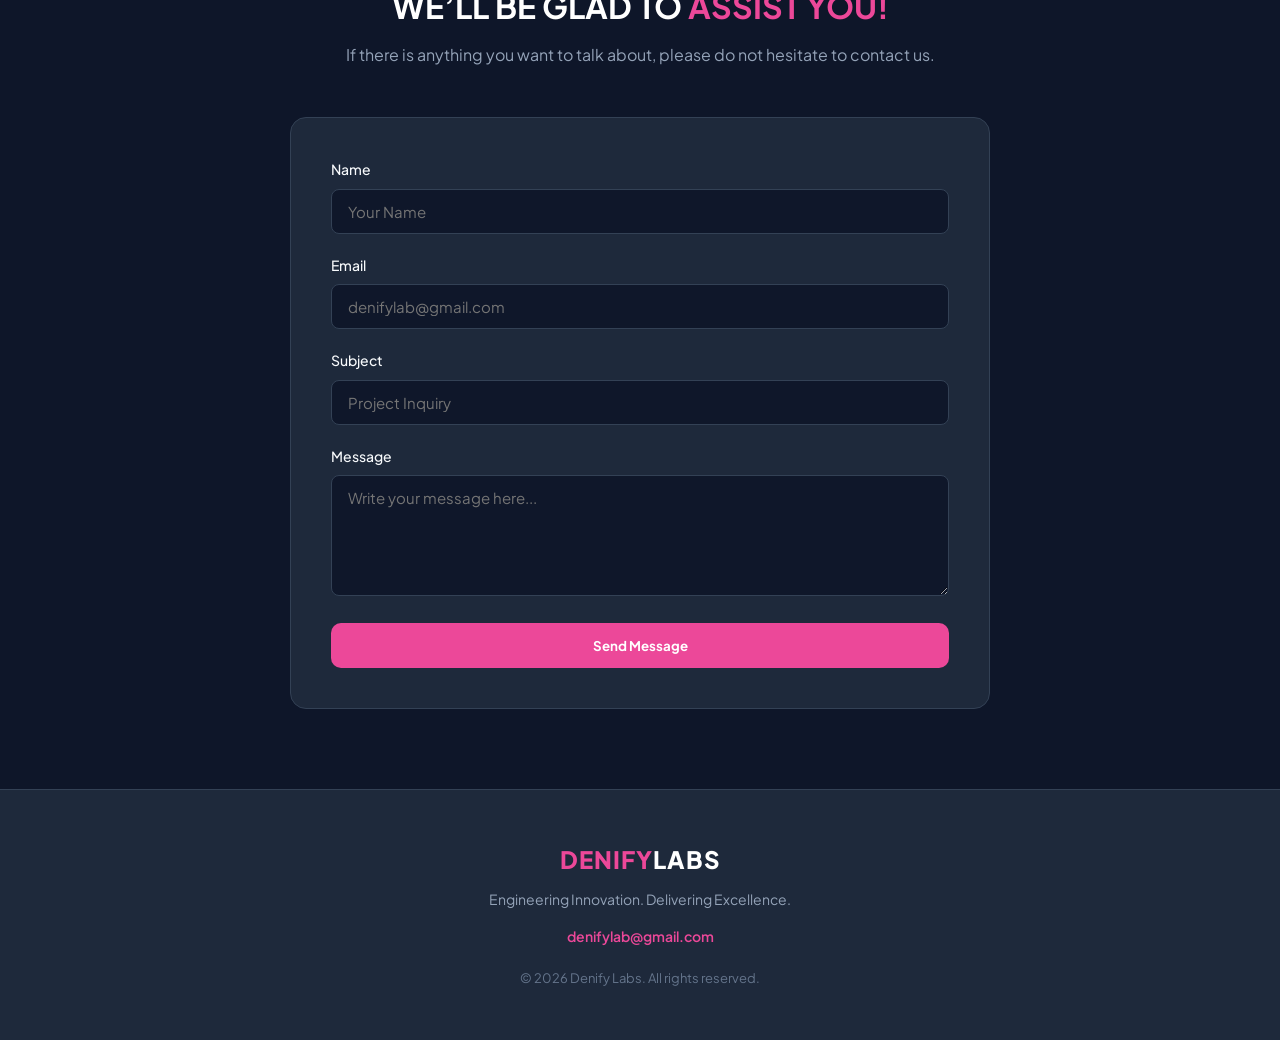
==== commit 727b3637: "Update index.html" ====
--- a/index.html
+++ b/index.html
@@ -25,7 +25,6 @@
                 <a href="#contact" class="cta-btn">Contact</a>
             </nav>
         </div>
-    </header>
 
     <!-- Popup / Mobile Menu Drawer -->
     <div id="mobileMenu" class="mobile-popup">
@@ -34,21 +33,6 @@
         <a href="#projects" onclick="toggleMenu()">Projects</a>
         <a href="#contact" onclick="toggleMenu()">Contact</a>
     </div>
-  
-
-
-        <div class="nav-container">
-            <div class="logo">DENIFY<span>LABS</span></div>
-            <div class="menu-toggle" id="mobile-menu">&#9776;</div>
-            <nav class="nav-links" id="nav-links">
-                <a href="#about">About</a>
-                <a href="#services">Services</a>
-                <a href="#projects">Projects</a>
-                <a href="#team">Team</a>
-                <a href="#contact" class="cta-btn">Let's Talk</a>
-            </nav>
-        </div>
-    </header>
 
     <!-- Hero Section -->
     <section class="hero">
